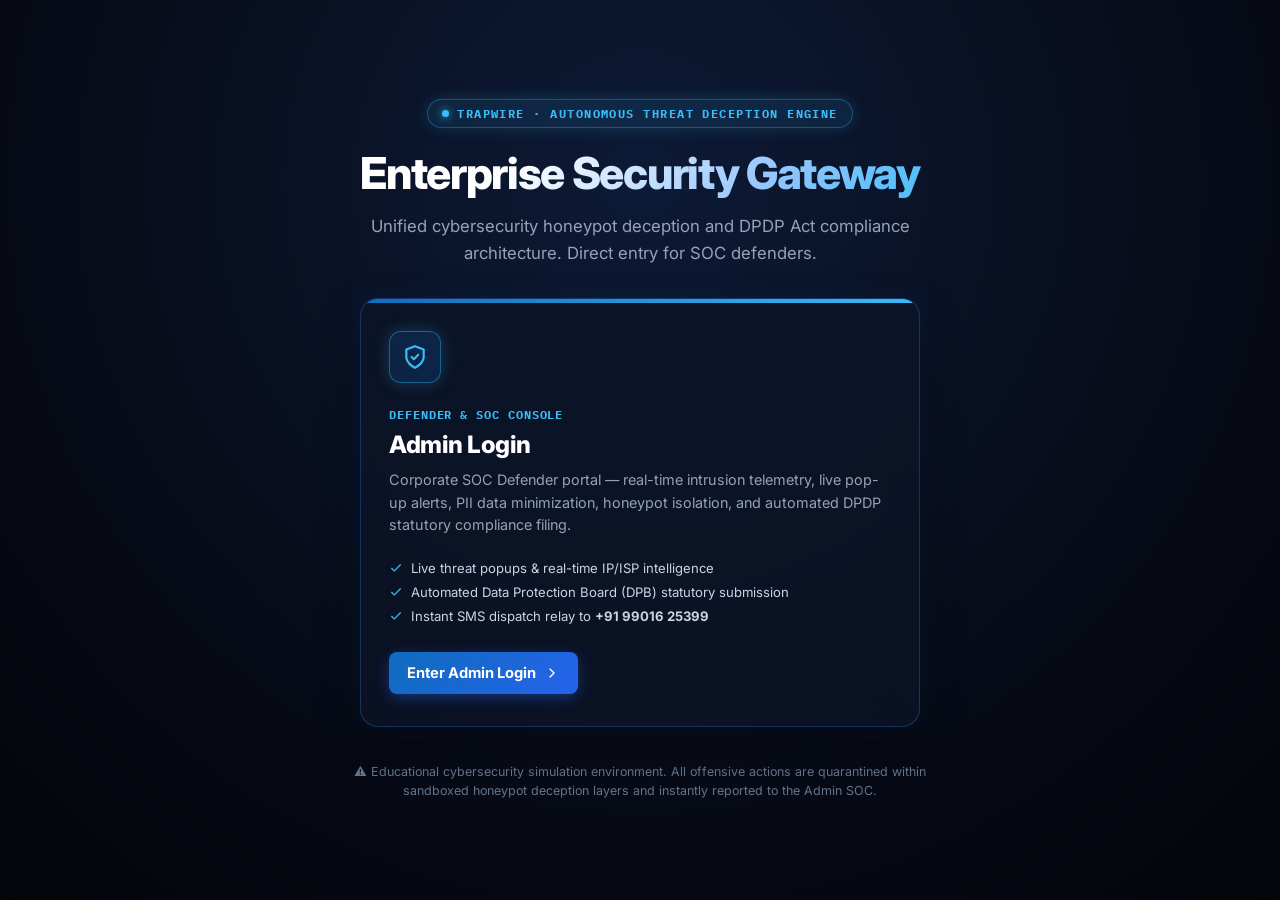
==== templates/index.html @ 91d52c27 "Initial commit: TRAPWIRE threat deception and DPDP compliance platform" ====
<!DOCTYPE html>
<html lang="en">
<head>
<meta charset="UTF-8">
<meta name="viewport" content="width=device-width, initial-scale=1.0">
<title>TRAPWIRE — Autonomous Threat Deception &amp; Intrusion Defense Platform</title>
<link rel="stylesheet" href="/static/css/style.css">
<style>
  .landing-wrapper {
    min-height: 100vh;
    display: flex;
    align-items: center;
    justify-content: center;
    background: radial-gradient(circle at 50% 20%, #0d1a36 0%, #060913 70%, #03050a 100%);
    padding: 32px 20px;
    position: relative;
    overflow-x: hidden;
  }
  
  .landing-canvas-bg {
    position: absolute;
    top: 0;
    left: 0;
    width: 100%;
    height: 100%;
    pointer-events: none;
    z-index: 1;
    opacity: 0.6;
  }

  .landing-content {
    position: relative;
    z-index: 10;
    max-width: 640px;
    width: 100%;
    text-align: center;
    margin: 0 auto;
  }

  .landing-brand-badge {
    display: inline-flex;
    align-items: center;
    gap: 8px;
    font-family: var(--ent-font-mono, monospace);
    font-size: 0.76rem;
    font-weight: 700;
    letter-spacing: 0.12em;
    text-transform: uppercase;
    color: #38BDF8;
    background: rgba(56, 189, 248, 0.1);
    border: 1px solid rgba(56, 189, 248, 0.3);
    padding: 6px 14px;
    border-radius: 20px;
    margin-bottom: 20px;
    box-shadow: 0 0 15px rgba(56, 189, 248, 0.2);
  }

  .landing-brand-badge .pulse-dot-blue {
    width: 7px;
    height: 7px;
    border-radius: 50%;
    background: #38BDF8;
    box-shadow: 0 0 8px #38BDF8;
    animation: pulseDot 1.5s infinite;
  }

  .landing-title {
    font-size: 2.75rem;
    font-weight: 800;
    letter-spacing: -0.03em;
    line-height: 1.15;
    margin: 0 0 14px;
    color: #FFFFFF;
    background: linear-gradient(135deg, #FFFFFF 30%, #93C5FD 70%, #38BDF8 100%);
    -webkit-background-clip: text;
    -webkit-text-fill-color: transparent;
  }

  .landing-desc {
    font-size: 1.05rem;
    color: #94A3B8;
    max-width: 580px;
    margin: 0 auto 32px;
    line-height: 1.6;
  }

  .portal-grid {
    display: grid;
    grid-template-columns: 1fr;
    max-width: 560px;
    margin: 0 auto 36px;
    text-align: left;
  }

  .portal-card-direct {
    background: rgba(13, 21, 39, 0.75);
    border: 1px solid rgba(255, 255, 255, 0.12);
    border-radius: 18px;
    padding: 32px 28px;
    display: flex;
    flex-direction: column;
    justify-content: space-between;
    text-decoration: none;
    color: inherit;
    transition: all 0.25s cubic-bezier(0.16, 1, 0.3, 1);
    position: relative;
    overflow: hidden;
    backdrop-filter: blur(16px);
    -webkit-backdrop-filter: blur(16px);
  }

  .portal-card-direct::before {
    content: "";
    position: absolute;
    top: 0;
    left: 0;
    width: 100%;
    height: 4px;
    transition: all 0.25s ease;
  }

  .portal-card-direct.admin-card {
    border-color: rgba(59, 130, 246, 0.3);
    box-shadow: 0 16px 40px rgba(0, 0, 0, 0.4), 0 0 25px rgba(15, 108, 189, 0.15);
  }
  .portal-card-direct.admin-card::before {
    background: linear-gradient(90deg, #0F6CBD, #38BDF8);
  }

  .portal-card-direct:hover {
    transform: translateY(-6px);
  }
  .portal-card-direct.admin-card:hover {
    border-color: #38BDF8;
    box-shadow: 0 22px 50px rgba(0, 0, 0, 0.6), 0 0 35px rgba(56, 189, 248, 0.3);
  }

  .portal-icon-wrap {
    width: 52px;
    height: 52px;
    border-radius: 12px;
    display: flex;
    align-items: center;
    justify-content: center;
    margin-bottom: 20px;
    transition: transform 0.2s ease;
  }
  .portal-card-direct:hover .portal-icon-wrap {
    transform: scale(1.08);
  }

  .portal-icon-wrap.admin-ico {
    background: rgba(15, 108, 189, 0.2);
    border: 1px solid rgba(56, 189, 248, 0.4);
    color: #38BDF8;
    box-shadow: 0 0 16px rgba(56, 189, 248, 0.25);
  }

  .portal-role-tag {
    font-family: var(--ent-font-mono, monospace);
    font-size: 0.72rem;
    font-weight: 700;
    letter-spacing: 0.08em;
    text-transform: uppercase;
    margin-bottom: 8px;
    display: inline-block;
  }
  .portal-role-tag.admin { color: #38BDF8; }

  .portal-card-heading {
    font-size: 1.5rem;
    font-weight: 800;
    color: #FFFFFF;
    margin: 0 0 10px;
    letter-spacing: -0.02em;
  }

  .portal-card-description {
    font-size: 0.9rem;
    color: #94A3B8;
    line-height: 1.55;
    margin: 0 0 24px;
    flex-grow: 1;
  }

  .portal-feature-list {
    display: flex;
    flex-direction: column;
    gap: 8px;
    margin-bottom: 28px;
    font-size: 0.82rem;
    color: #CBD5E1;
  }

  .portal-feature-item {
    display: flex;
    align-items: center;
    gap: 8px;
  }

  .portal-feature-item svg {
    width: 14px;
    height: 14px;
    flex-shrink: 0;
  }
  .portal-feature-item.admin-feat svg { color: #38BDF8; }

  .portal-action-cta {
    display: inline-flex;
    align-items: center;
    gap: 8px;
    font-weight: 700;
    font-size: 0.92rem;
    padding: 12px 18px;
    border-radius: 8px;
    transition: all 0.2s;
  }
  .admin-card .portal-action-cta {
    background: linear-gradient(135deg, #0F6CBD, #2563EB);
    color: #FFFFFF;
    box-shadow: 0 4px 14px rgba(37, 99, 235, 0.4);
  }
  .admin-card:hover .portal-action-cta {
    background: linear-gradient(135deg, #2563EB, #38BDF8);
    box-shadow: 0 6px 20px rgba(56, 189, 248, 0.5);
  }

  .landing-footer-note {
    font-size: 0.78rem;
    color: #64748B;
    max-width: 600px;
    margin: 0 auto;
    line-height: 1.5;
  }

  @media (max-width: 768px) {
    .landing-title {
      font-size: 2.1rem;
    }
  }
</style>
</head>
<body class="landing-wrapper">

  <div class="landing-content">
    
    <div class="landing-brand-badge">
      <span class="pulse-dot-blue"></span>
      TRAPWIRE · AUTONOMOUS THREAT DECEPTION ENGINE
    </div>

    <h1 class="landing-title">Enterprise Security Gateway</h1>
    <p class="landing-desc">Unified cybersecurity honeypot deception and DPDP Act compliance architecture. Direct entry for SOC defenders.</p>

    <div class="portal-grid">
      
      <!-- DIRECT PORTAL: ADMIN LOGIN -->
      <a class="portal-card-direct admin-card" href="/company/login" id="linkAdminLogin">
        <div>
          <div class="portal-icon-wrap admin-ico">
            <svg viewBox="0 0 24 24" fill="none" stroke="currentColor" stroke-width="2" stroke-linecap="round" stroke-linejoin="round" style="width:26px;height:26px;">
              <path d="M12 22s8-4 8-10V5l-8-3-8 3v7c0 6 8 10 8 10z"/>
              <path d="M9 12l2 2 4-4"/>
            </svg>
          </div>
          <span class="portal-role-tag admin">Defender &amp; SOC Console</span>
          <h2 class="portal-card-heading">Admin Login</h2>
          <p class="portal-card-description">Corporate SOC Defender portal — real-time intrusion telemetry, live pop-up alerts, PII data minimization, honeypot isolation, and automated DPDP statutory compliance filing.</p>
          
          <div class="portal-feature-list">
            <div class="portal-feature-item admin-feat">
              <svg viewBox="0 0 24 24" fill="none" stroke="currentColor" stroke-width="2"><polyline points="20 6 9 17 4 12"/></svg>
              <span>Live threat popups &amp; real-time IP/ISP intelligence</span>
            </div>
            <div class="portal-feature-item admin-feat">
              <svg viewBox="0 0 24 24" fill="none" stroke="currentColor" stroke-width="2"><polyline points="20 6 9 17 4 12"/></svg>
              <span>Automated Data Protection Board (DPB) statutory submission</span>
            </div>
            <div class="portal-feature-item admin-feat">
              <svg viewBox="0 0 24 24" fill="none" stroke="currentColor" stroke-width="2"><polyline points="20 6 9 17 4 12"/></svg>
              <span>Instant SMS dispatch relay to <b>+91 99016 25399</b></span>
            </div>
          </div>
        </div>

        <div>
          <span class="portal-action-cta">
            Enter Admin Login
            <svg viewBox="0 0 24 24" fill="none" stroke="currentColor" stroke-width="2" stroke-linecap="round" stroke-linejoin="round" style="width:16px;height:16px;"><polyline points="9 18 15 12 9 6"/></svg>
          </span>
        </div>
      </a>

    </div>

    <p class="landing-footer-note">⚠ Educational cybersecurity simulation environment. All offensive actions are quarantined within sandboxed honeypot deception layers and instantly reported to the Admin SOC.</p>

  </div>
</body>
</html>
---- static/css/style.css ----
@import url('https://fonts.googleapis.com/css2?family=Sora:wght@600;700;800&family=Inter:wght@400;500;600&family=JetBrains+Mono:wght@500&family=IBM+Plex+Sans:wght@500;600;700&family=IBM+Plex+Mono:wght@500;600&display=swap');

:root {
  /* ---- Enterprise console palette (company portal only) ---- */
  --ent-blue: #0F6CBD;
  --ent-blue-dark: #0A4E8C;
  --ent-blue-tint: #E8F2FB;
  --ent-navy: #0A1B32;
  --ent-navy-2: #10233F;
  --ent-navy-3: #16304F;
  --ent-ink: #1A2432;
  --ent-muted: #5B6B7C;
  --ent-border: #DCE3EA;
  --ent-surface: #F3F6F9;
  --ent-success: #107C41;
  --ent-success-tint: #E6F4EA;
  --ent-warn: #9A6B00;
  --ent-warn-tint: #FBF0D8;
  --ent-danger: #C4314B;
  --ent-danger-tint: #FBE7EA;
  --ent-font-display: "IBM Plex Sans", "Inter", sans-serif;
  --ent-font-mono: "IBM Plex Mono", "JetBrains Mono", monospace;
}

* { box-sizing: border-box; }
body {
  margin: 0;
  font-family: "Inter", -apple-system, Segoe UI, Roboto, Arial, sans-serif;
  background: #F8FAFC;
  color: #1E293B;
}
.mono { font-family: "JetBrains Mono", monospace; font-size: 0.85em; }
.muted { color: #64748B; }
.small { font-size: 0.85rem; }
.hidden { display: none !important; }
svg { display: block; }

/* ---- buttons ---- */
.btn { display: inline-flex; align-items: center; gap: 8px; padding: 10px 18px; border-radius: 6px; border: none;
  font-weight: 600; text-decoration: none; cursor: pointer; font-size: 0.92rem;
  font-family: inherit; }
.btn svg { width: 16px; height: 16px; flex-shrink: 0; }
.btn-primary { background: var(--ent-blue); color: #fff; }
.btn-primary:hover { background: var(--ent-blue-dark); }
.btn-blue { background: #4F46E5; color: #fff; }
.btn-blue:hover { background: #4338CA; }
.btn-dark { background: var(--ent-navy); color: #fff; }
.btn-dark:hover { background: #061426; }
.btn-red { background: #DC2626; color: #fff; }
.btn-red:hover { background: #B91C1C; }
.btn-ghost { background: transparent; color: #334155; border: 1px solid #cbd5e1; }
.btn-outline { background: #fff; color: var(--ent-blue); border: 1px solid var(--ent-blue); }
.btn-outline:hover { background: var(--ent-blue-tint); }
.full { width: 100%; justify-content: center; }

/* ============ LANDING ============ */
.landing {
  min-height: 100vh; display: flex; align-items: center; justify-content: center;
  background:
    radial-gradient(circle at 15% 15%, rgba(79,70,229,0.28), transparent 42%),
    radial-gradient(circle at 85% 85%, rgba(124,58,237,0.22), transparent 42%),
    #0B1120;
  font-family: "Inter", sans-serif;
  padding: 40px 20px;
}
.landing-inner { max-width: 780px; text-align: center; }
.landing-kicker { font-family: "JetBrains Mono", monospace; font-size: 0.78rem; color: #A5B4FC;
  letter-spacing: 0.08em; text-transform: uppercase; margin-bottom: 14px; }
.landing-inner h1 { font-family: "Sora", sans-serif; font-weight: 800; font-size: 2.6rem; color: #fff; margin: 0; }
.landing-sub { color: #94A3B8; font-size: 1.02rem; margin: 12px 0 40px; }

.portal-cards { display: grid; grid-template-columns: 1fr 1fr; gap: 20px; text-align: left; }
.portal-card {
  background: rgba(255,255,255,0.04); border: 1px solid rgba(255,255,255,0.1);
  border-radius: 16px; padding: 28px; text-decoration: none; color: #E2E8F0;
  transition: transform 0.15s ease, border-color 0.15s ease, background 0.15s ease;
  backdrop-filter: blur(6px);
}
.portal-card:hover { transform: translateY(-3px); border-color: rgba(255,255,255,0.25); background: rgba(255,255,255,0.07); }
.portal-card-icon { width: 46px; height: 46px; border-radius: 12px; display: flex; align-items: center; justify-content: center; margin-bottom: 18px; }
.portal-card-icon svg { width: 22px; height: 22px; }
.icon-blue { background: rgba(79,70,229,0.18); color: #818CF8; }
.icon-red { background: rgba(220,38,38,0.18); color: #F87171; }
.portal-card-title { font-family: "Sora", sans-serif; font-weight: 700; font-size: 1.15rem; margin-bottom: 8px; }
.portal-card-desc { font-size: 0.86rem; color: #94A3B8; line-height: 1.5; min-height: 62px; }
.portal-card-cta { display: block; margin-top: 16px; font-size: 0.84rem; font-weight: 600; color: #A5B4FC; }

.landing-disclaimer { font-size: 0.78rem; color: #64748B; margin-top: 40px; line-height: 1.6; max-width: 560px; margin-left: auto; margin-right: auto; }

/* ============ COMPANY LOGIN (enterprise identity) ============ */
.login-split { display: flex; min-height: 100vh; font-family: "Inter", sans-serif; }

.login-brand-panel {
  flex: 1; background: linear-gradient(165deg, var(--ent-navy) 0%, var(--ent-navy-3) 100%);
  color: #fff; padding: 56px; display: flex; flex-direction: column; justify-content: center;
  position: relative; overflow: hidden;
}
.login-brand-panel::before {
  content: ""; position: absolute; width: 520px; height: 520px; border-radius: 50%;
  background: radial-gradient(circle, rgba(15,108,189,0.30), transparent 70%);
  top: -140px; right: -180px;
}
.login-brand-panel::after {
  content: ""; position: absolute; inset: 0;
  background-image: linear-gradient(rgba(255,255,255,0.035) 1px, transparent 1px),
                     linear-gradient(90deg, rgba(255,255,255,0.035) 1px, transparent 1px);
  background-size: 34px 34px; pointer-events: none;
}
.login-brand-mark { display: flex; align-items: center; gap: 12px; margin-bottom: 46px; font-family: var(--ent-font-display); font-weight: 700; font-size: 1.05rem; z-index: 1; letter-spacing: 0.01em; }
.login-brand-panel h1 { font-family: var(--ent-font-display); font-size: 2rem; font-weight: 700; max-width: 440px; line-height: 1.3; z-index: 1; margin: 0; }
.login-brand-sub { color: #9FB2C8; max-width: 410px; margin-top: 16px; line-height: 1.6; z-index: 1; }
.login-feature-list { list-style: none; padding: 0; margin-top: 40px; display: flex; flex-direction: column; gap: 16px; z-index: 1; }
.login-feature-list li { display: flex; align-items: center; gap: 12px; font-size: 0.86rem; color: #CBD5E1; }
.login-feature-list svg { width: 18px; height: 18px; color: #4DA3E0; flex-shrink: 0; }

.login-compliance-strip { display: flex; gap: 18px; margin-top: 48px; z-index: 1; flex-wrap: wrap; }
.login-compliance-strip span { font-family: var(--ent-font-mono); font-size: 0.68rem; letter-spacing: 0.04em;
  color: #7C93AC; border: 1px solid rgba(255,255,255,0.14); padding: 5px 10px; border-radius: 4px; text-transform: uppercase; }

.login-form-panel { flex: 1; display: flex; align-items: center; justify-content: center; background: #fff; padding: 40px; }
.login-form-inner { width: 100%; max-width: 350px; }
.login-form-head h2 { font-family: var(--ent-font-display); font-size: 1.4rem; margin: 0 0 4px; color: var(--ent-ink); font-weight: 600; }
.login-form-inner label { display: block; margin: 16px 0 6px; font-size: 0.8rem; font-weight: 600; color: #334155; }
.login-form-inner input { width: 100%; padding: 11px 12px; border-radius: 6px; border: 1px solid #cbd5e1;
  font-family: inherit; font-size: 0.95rem; }
.login-form-inner input:focus { outline: 2px solid var(--ent-blue); outline-offset: 1px; border-color: transparent; }
.login-form-inner .btn { margin-top: 20px; }
.hint { font-size: 0.75rem; color: #94a3b8; margin-top: 16px; }
.hint code { background: #F1F5F9; padding: 1px 6px; border-radius: 4px; }
.msg { font-size: 0.85rem; margin-top: 10px; }
.msg.error { color: #DC2626; }

/* ============ APP SHELL (enterprise dashboard) ============ */
.app-shell { display: flex; min-height: 100vh; background: var(--ent-surface); }

.sidebar {
  width: 246px; flex-shrink: 0;
  background: var(--ent-navy); color: #E2E8F0;
  display: flex; flex-direction: column;
  position: sticky; top: 0; height: 100vh;
}
.side-brand { display: flex; align-items: center; gap: 11px; padding: 22px 20px; border-bottom: 1px solid rgba(255,255,255,0.06); }
.side-mark { width: 32px; height: 32px; border-radius: 7px; background: var(--ent-blue);
  display: flex; align-items: center; justify-content: center; font-family: var(--ent-font-display); font-weight: 700;
  color: #fff; flex-shrink: 0; font-size: 0.9rem; }
.side-brand div:last-child { font-family: var(--ent-font-display); font-weight: 600; font-size: 0.98rem; }
.side-brand span { display: block; font-size: 0.66rem; font-weight: 500; color: #7C93AC; margin-top: 1px; letter-spacing: 0.01em; }

.side-section-label { font-size: 0.66rem; font-weight: 600; text-transform: uppercase; letter-spacing: 0.07em;
  color: #5C7593; padding: 16px 22px 6px; }
.side-nav { flex: 1; padding: 4px 12px; display: flex; flex-direction: column; gap: 2px; }
.side-link {
  display: flex; align-items: center; gap: 11px;
  background: none; border: none; color: #B9C7D8;
  text-align: left; padding: 10px 12px; border-radius: 6px;
  font-size: 0.87rem; font-weight: 500; cursor: pointer; font-family: inherit;
  position: relative; border-left: 3px solid transparent;
}
.side-link:hover { background: rgba(255,255,255,0.05); color: #fff; }
.side-link.active { background: rgba(15,108,189,0.18); color: #fff; border-left-color: var(--ent-blue); font-weight: 600; }
.side-ico { width: 17px; height: 17px; flex-shrink: 0; }
.side-dot { width: 8px; height: 8px; border-radius: 50%; background: #DC2626; margin-left: auto;
  opacity: 0; transform: scale(0); transition: all 0.2s; }
.side-dot.show { opacity: 1; transform: scale(1); animation: pulse-dot 1.4s infinite; }
@keyframes pulse-dot { 0%,100% { box-shadow: 0 0 0 0 rgba(220,38,38,0.5); } 50% { box-shadow: 0 0 0 5px rgba(220,38,38,0); } }
@keyframes pulse-live { 0%,100% { box-shadow: 0 0 0 0 rgba(16,124,65,0.45); } 50% { box-shadow: 0 0 0 4px rgba(16,124,65,0); } }

.side-foot { padding: 14px 20px; border-top: 1px solid rgba(255,255,255,0.06); }
.side-user { display: flex; align-items: center; gap: 8px; font-size: 0.83rem; font-weight: 600; margin-bottom: 12px; }
.avatar { width: 26px; height: 26px; border-radius: 50%; background: var(--ent-blue); color: #fff;
  display: flex; align-items: center; justify-content: center; font-size: 0.72rem; font-weight: 700; flex-shrink: 0; }
.side-logout { display: flex; align-items: center; gap: 7px; font-size: 0.76rem; color: #7C93AC; text-decoration: none; }
.side-logout svg { width: 14px; height: 14px; }
.side-logout:hover { color: #fff; }

.app-main { flex: 1; min-width: 0; display: flex; flex-direction: column; }

/* ---- signature element: organization utility strip ---- */
.org-strip {
  display: flex; align-items: center; justify-content: space-between;
  background: var(--ent-navy-2); color: #B9C7D8; font-size: 0.74rem;
  padding: 7px 28px; font-family: var(--ent-font-mono); letter-spacing: 0.01em;
}
.org-strip-left, .org-strip-right { display: flex; align-items: center; gap: 14px; }
.org-strip-sep { color: #3E5470; }
.env-pill { font-weight: 600; letter-spacing: 0.05em; padding: 2px 8px; border-radius: 3px;
  background: rgba(15,108,189,0.25); color: #7EC1F4; font-size: 0.68rem; }
.status-live-pill { display: inline-flex; align-items: center; gap: 6px; color: #6FCF97; font-size: 0.72rem; }
.status-live-pill i { width: 7px; height: 7px; border-radius: 50%; background: #2FBF6E; display: inline-block;
  animation: pulse-live 1.8s infinite; }
.org-strip-right .region { color: #7C93AC; }

.app-topbar { padding: 14px 28px; border-bottom: 1px solid var(--ent-border); background: #fff;
  display: flex; align-items: center; gap: 20px; }
.crumb { font-size: 0.88rem; color: #64748B; white-space: nowrap; }
.crumb span { margin: 0 6px; }
.crumb b { color: #1E293B; }

.topbar-search { flex: 1; max-width: 380px; position: relative; }
.topbar-search svg { position: absolute; left: 11px; top: 50%; transform: translateY(-50%); width: 15px; height: 15px; color: #94A3B8; }
.topbar-search input { width: 100%; padding: 8px 12px 8px 34px; border-radius: 6px; border: 1px solid var(--ent-border);
  background: var(--ent-surface); font-family: inherit; font-size: 0.85rem; }
.topbar-search input:focus { outline: 2px solid var(--ent-blue); outline-offset: 0; background: #fff; border-color: transparent; }

.topbar-actions { display: flex; align-items: center; gap: 8px; margin-left: auto; position: relative; }
.icon-btn { position: relative; width: 36px; height: 36px; border-radius: 6px; border: 1px solid transparent;
  background: none; display: flex; align-items: center; justify-content: center; cursor: pointer; color: #475569; }
.icon-btn:hover { background: var(--ent-surface); border-color: var(--ent-border); }
.icon-btn svg { width: 18px; height: 18px; }
.notif-badge { position: absolute; top: 4px; right: 5px; min-width: 15px; height: 15px; padding: 0 3px; border-radius: 999px;
  background: #C4314B; color: #fff; font-size: 0.62rem; font-weight: 700; display: flex; align-items: center; justify-content: center;
  opacity: 0; transform: scale(0); transition: all 0.15s; font-family: var(--ent-font-mono); }
.notif-badge.show { opacity: 1; transform: scale(1); }

.profile-chip { display: flex; align-items: center; gap: 8px; padding: 5px 10px 5px 6px; border-radius: 999px;
  border: 1px solid var(--ent-border); background: #fff; cursor: pointer; font-family: inherit; }
.profile-chip:hover { background: var(--ent-surface); }
.profile-chip .avatar { width: 24px; height: 24px; font-size: 0.68rem; }
.profile-chip-name { font-size: 0.82rem; font-weight: 600; color: var(--ent-ink); }
.profile-chip svg { width: 13px; height: 13px; color: #94A3B8; }

.dropdown-menu { position: absolute; top: calc(100% + 8px); right: 0; background: #fff; border: 1px solid var(--ent-border);
  border-radius: 8px; box-shadow: 0 8px 24px rgba(15,27,50,0.12); min-width: 220px; z-index: 30; overflow: hidden; }
.dropdown-menu.hidden { display: none; }
.dropdown-head { padding: 12px 14px; border-bottom: 1px solid var(--ent-border); }
.dropdown-head .dd-name { font-size: 0.85rem; font-weight: 600; color: var(--ent-ink); }
.dropdown-head .dd-role { font-size: 0.72rem; color: #64748B; margin-top: 1px; }
.dropdown-item { display: flex; align-items: center; gap: 9px; padding: 10px 14px; font-size: 0.83rem; color: #334155;
  text-decoration: none; }
.dropdown-item svg { width: 15px; height: 15px; color: #64748B; }
.dropdown-item:hover { background: var(--ent-surface); }
.notif-panel { width: 320px; }
.notif-panel .dropdown-head { display: flex; justify-content: space-between; align-items: center; }
.notif-empty { padding: 22px 14px; text-align: center; color: #94A3B8; font-size: 0.82rem; }
.notif-list { max-height: 320px; overflow-y: auto; }

.tab-panel { padding: 24px 28px 32px; }

/* ---- KPI row ---- */
.stats-row { display: grid; grid-template-columns: repeat(4, 1fr); gap: 14px; margin-bottom: 20px; }
.stat-card { background: #fff; border-radius: 8px; padding: 18px 20px; display: flex; align-items: flex-start; gap: 14px;
  border: 1px solid var(--ent-border); }
.stat-icon { width: 38px; height: 38px; border-radius: 8px; display: flex; align-items: center; justify-content: center; flex-shrink: 0; }
.stat-icon svg { width: 18px; height: 18px; }
.icon-indigo { background: var(--ent-blue-tint); color: var(--ent-blue); }
.icon-amber { background: var(--ent-warn-tint); color: var(--ent-warn); }
.icon-green { background: var(--ent-success-tint); color: var(--ent-success); }
.stat-body { flex: 1; min-width: 0; }
.stat-num { font-family: var(--ent-font-display); font-size: 1.3rem; font-weight: 700; color: var(--ent-ink); line-height: 1.2; }
.stat-label { font-size: 0.74rem; color: #64748B; margin-top: 3px; font-weight: 500; }
.stat-trend { display: inline-flex; align-items: center; gap: 3px; font-size: 0.7rem; font-weight: 600; margin-top: 7px;
  font-family: var(--ent-font-mono); }
.stat-trend svg { width: 11px; height: 11px; }
.stat-trend.up { color: var(--ent-success); }
.stat-trend.down { color: var(--ent-danger); }
.stat-trend.flat { color: #94A3B8; }
.stat-action { justify-content: center; align-items: center; }

.panel-card { background: #fff; border-radius: 8px; border: 1px solid var(--ent-border); padding: 20px; }
.chart-card { margin-bottom: 18px; }
.panel-card-head { display: flex; align-items: center; justify-content: space-between; margin-bottom: 14px; gap: 12px; flex-wrap: wrap; }
.panel-card-head h2 { font-family: var(--ent-font-display); font-size: 1rem; margin: 0; font-weight: 600; color: var(--ent-ink); }
.tag { font-size: 0.68rem; font-weight: 700; padding: 3px 10px; border-radius: 4px; letter-spacing: 0.02em; }
.tag-safe { background: var(--ent-success-tint); color: var(--ent-success); }
.tag-live { background: var(--ent-danger-tint); color: var(--ent-danger); animation: pulse-dot 1.6s infinite; }
.sub-head { font-family: var(--ent-font-display); font-size: 0.88rem; margin: 20px 0 4px; font-weight: 600; color: var(--ent-ink); }
.foot-note { margin-top: 12px; }
.ext-link { display: inline-flex; align-items: center; gap: 5px; color: var(--ent-blue); text-decoration: none; font-weight: 600; }
.ext-link svg { width: 13px; height: 13px; }
.ext-link:hover { text-decoration: underline; }

/* ---- table toolbar ---- */
.table-toolbar { display: flex; align-items: center; gap: 10px; margin-bottom: 14px; flex-wrap: wrap; }
.table-search { position: relative; flex: 1; min-width: 200px; max-width: 280px; }
.table-search svg { position: absolute; left: 10px; top: 50%; transform: translateY(-50%); width: 14px; height: 14px; color: #94A3B8; }
.table-search input { width: 100%; padding: 7px 10px 7px 30px; border-radius: 6px; border: 1px solid var(--ent-border);
  font-family: inherit; font-size: 0.82rem; }
.table-search input:focus { outline: 2px solid var(--ent-blue); outline-offset: 0; border-color: transparent; }
.filter-chips { display: flex; gap: 6px; flex-wrap: wrap; }
.filter-chip { padding: 6px 12px; border-radius: 999px; border: 1px solid var(--ent-border); background: #fff;
  font-size: 0.76rem; font-weight: 600; color: #475569; cursor: pointer; font-family: inherit; }
.filter-chip:hover { border-color: var(--ent-blue); color: var(--ent-blue); }
.filter-chip.active { background: var(--ent-blue); border-color: var(--ent-blue); color: #fff; }
.table-count { margin-left: auto; font-size: 0.76rem; color: #64748B; font-family: var(--ent-font-mono); }

/* ---- table ---- */
.table-scroll { overflow-x: auto; }
.data-table { width: 100%; border-collapse: collapse; }
.data-table th { text-align: left; padding: 9px 12px; font-size: 0.68rem; color: #64748B;
  text-transform: uppercase; letter-spacing: 0.05em; border-bottom: 1px solid var(--ent-border); white-space: nowrap;
  background: var(--ent-surface); font-family: var(--ent-font-mono); font-weight: 600; }
.data-table th.sortable { cursor: pointer; user-select: none; }
.data-table th.sortable:hover { color: var(--ent-blue); }
.data-table th .sort-ico { display: inline-block; margin-left: 3px; opacity: 0.5; }
.data-table td { padding: 9px 12px; border-bottom: 1px solid #EEF2F6; font-size: 0.84rem; white-space: nowrap; color: var(--ent-ink); }
.data-table tr:hover td { background: #FAFBFD; }
.cust-cell { display: flex; align-items: center; gap: 8px; }
.cust-avatar { width: 22px; height: 22px; border-radius: 50%; background: var(--ent-blue-tint); color: var(--ent-blue);
  display: flex; align-items: center; justify-content: center; font-size: 0.66rem; font-weight: 700; flex-shrink: 0; }

.status-pill { font-size: 0.7rem; font-weight: 600; padding: 3px 10px; border-radius: 4px; }
.status-delivered { background: var(--ent-success-tint); color: var(--ent-success); }
.status-shipped { background: var(--ent-blue-tint); color: var(--ent-blue-dark); }
.status-processing { background: var(--ent-warn-tint); color: var(--ent-warn); }
.status-pending { background: #F1F5F9; color: #475569; }

/* ---- security center ---- */
.sec-grid { display: grid; grid-template-columns: 1.2fr 1fr; gap: 18px; align-items: start; }
.alert-feed { max-height: 400px; overflow-y: auto; }
.alert-item { display: flex; align-items: flex-start; gap: 10px; padding: 10px 10px; margin-bottom: 4px;
  border-left: 3px solid var(--ent-border); background: var(--ent-surface); border-radius: 0 6px 6px 0; font-size: 0.83rem; }
.alert-ico { width: 16px; height: 16px; margin-top: 1px; flex-shrink: 0; }
.alert-ico svg { width: 16px; height: 16px; }
.alert-item.alert-critical { border-left-color: var(--ent-danger); background: var(--ent-danger-tint); }
.alert-item.alert-critical .alert-ico { color: var(--ent-danger); }
.alert-item.alert-critical .alert-body { color: #8A2038; font-weight: 600; }
.alert-item.alert-warning { border-left-color: var(--ent-warn); background: var(--ent-warn-tint); }
.alert-item.alert-warning .alert-ico { color: var(--ent-warn); }
.alert-item.alert-warning .alert-body { color: var(--ent-warn); }
.alert-item.alert-info { border-left-color: #94A3B8; }
.alert-item.alert-info .alert-ico { color: #64748B; }
.alert-item.alert-info .alert-body { color: #334155; }
.alert-time { color: #94A3B8; margin-right: 8px; font-family: var(--ent-font-mono); font-size: 0.7rem; }

/* ============ ATTACKER PORTAL (distinct dark hacker aesthetic) ============ */
.dark { background: #0B0F19; color: #E2E8F0; font-family: "Inter", sans-serif; }
.topbar.dark { background: #10151F; border-bottom: 1px solid #1F2937; padding: 14px 28px;
  display: flex; justify-content: space-between; align-items: center; }
.topbar.dark .brand { font-family: "Sora", sans-serif; color: #F87171; font-weight: 700; }
.topbar.dark .brand span { font-size: 0.72rem; color: #94A3B8; margin-left: 8px; font-weight: 400; }

.attacker-wrap { max-width: 780px; margin: 28px auto; padding: 0 16px; }
.panel { background: #131A2B; border: 1px solid #1F2937; border-radius: 12px; padding: 24px; margin-bottom: 20px; }
.panel h3 { font-family: "Sora", sans-serif; margin-top: 0; }
.vpn-list { display: flex; gap: 10px; flex-wrap: wrap; margin: 14px 0; }
.vpn-btn { background: #1B2537; color: #E2E8F0; border: 1px solid #2D3B54; border-radius: 8px;
  padding: 10px 14px; cursor: pointer; font-size: 0.8rem; text-align: left; font-family: inherit; }
.vpn-btn:hover { border-color: #4F46E5; }
.vpn-btn span { color: #94A3B8; font-family: "JetBrains Mono", monospace; }
.wordlist-box { background: #0B0F19; padding: 12px; border-radius: 8px; font-size: 0.8rem; margin: 12px 0;
  border: 1px solid #1F2937; }
.wordlist-box code { font-family: "JetBrains Mono", monospace; color: #93C5FD; }
.attempt-log { margin-top: 16px; font-family: "JetBrains Mono", monospace; font-size: 0.83rem;
  max-height: 220px; overflow-y: auto; }
.attempt-fail { color: #F87171; }
.attempt-ok { color: #4ADE80; font-weight: 700; }

@media (max-width: 900px) {
  .org-strip { display: none; }
  .topbar-search { max-width: 220px; }
}
@media (max-width: 720px) {
  .login-split { flex-direction: column; }
  .login-brand-panel { padding: 36px 28px; }
  .portal-cards { grid-template-columns: 1fr; }
  .stats-row { grid-template-columns: 1fr 1fr; }
  .app-topbar { flex-wrap: wrap; }
  .topbar-search { order: 3; max-width: 100%; flex-basis: 100%; }
}

/* ============ WORKSPACE UPGRADE: shared layout ============ */
.proj-grid { display: grid; grid-template-columns: 1.4fr 1fr; gap: 18px; align-items: start; }
@media (max-width: 1100px) { .proj-grid { grid-template-columns: 1fr; } }

/* ---- progress bars (Projects) ---- */
.progress-track { width: 120px; height: 7px; border-radius: 999px; background: #E7ECF2; overflow: hidden; }
.progress-fill { height: 100%; border-radius: 999px; background: var(--ent-blue); }
.progress-fill.fill-amber { background: var(--ent-warn); }
.progress-fill.fill-red { background: var(--ent-danger); }

/* ---- notification feed (Projects tab) ---- */
.notif-feed { display: flex; flex-direction: column; gap: 12px; max-height: 340px; overflow-y: auto; }
.notif-row { display: flex; gap: 10px; align-items: flex-start; }
.notif-dot { width: 9px; height: 9px; border-radius: 50%; margin-top: 5px; flex-shrink: 0; }
.dot-indigo { background: var(--ent-blue); }
.dot-amber { background: var(--ent-warn); }
.dot-green { background: var(--ent-success); }
.dot-red { background: var(--ent-danger); }
.notif-row b { font-size: 0.83rem; color: var(--ent-ink); display: block; }
.notif-row p { margin: 2px 0; font-size: 0.8rem; color: #64748B; line-height: 1.4; }
.notif-when { font-size: 0.7rem; color: #94A3B8; font-family: var(--ent-font-mono); }

/* ---- podium (Leaderboard) ---- */
.podium { display: flex; align-items: flex-end; justify-content: center; gap: 18px; margin: 8px 0 26px; }
.podium-place { display: flex; flex-direction: column; align-items: center; width: 140px; position: relative; }
.podium-avatar { width: 52px; height: 52px; border-radius: 50%; background: var(--ent-blue); color: #fff;
  display: flex; align-items: center; justify-content: center; font-family: var(--ent-font-display); font-weight: 700;
  font-size: 1rem; margin-bottom: 8px; border: 3px solid #fff; box-shadow: 0 2px 8px rgba(15,27,50,0.12); }
.podium-1 .podium-avatar { width: 64px; height: 64px; font-size: 1.2rem; background: linear-gradient(150deg,#F5B400,#E08E00); }
.podium-2 .podium-avatar { background: linear-gradient(150deg,#94A3B8,#64748B); }
.podium-3 .podium-avatar { background: linear-gradient(150deg,#C08552,#8C5A32); }
.podium-crown { position: absolute; top: -22px; font-size: 1.4rem; }
.podium-name { font-weight: 700; font-size: 0.86rem; color: var(--ent-ink); }
.podium-score { font-size: 0.76rem; color: #64748B; font-family: var(--ent-font-mono); margin-bottom: 8px; }
.podium-bar { width: 100%; border-radius: 8px 8px 0 0; text-align: center; color: #fff; font-family: var(--ent-font-display);
  font-weight: 800; font-size: 1.3rem; padding-top: 8px; }
.podium-1 .podium-bar { height: 92px; background: linear-gradient(180deg,#FBBF24,#D97706); }
.podium-2 .podium-bar { height: 66px; background: linear-gradient(180deg,#94A3B8,#64748B); }
.podium-3 .podium-bar { height: 48px; background: linear-gradient(180deg,#C08552,#92603A); }

/* ---- roles list + toggles (Administration) ---- */
.role-list { display: flex; flex-direction: column; gap: 12px; }
.role-row { display: flex; align-items: center; gap: 12px; padding: 10px 0; border-bottom: 1px solid #EEF2F6; }
.role-row:last-child { border-bottom: none; }
.role-row .muted { flex: 1; }
.role-badge { font-size: 0.72rem; font-weight: 700; padding: 4px 10px; border-radius: 6px; white-space: nowrap; }
.role-admin { background: var(--ent-danger-tint); color: var(--ent-danger); }
.role-manager { background: var(--ent-blue-tint); color: var(--ent-blue-dark); }
.role-analyst { background: var(--ent-warn-tint); color: var(--ent-warn); }
.role-viewer { background: #F1F5F9; color: #475569; }

.toggle-row { display: flex; align-items: center; justify-content: space-between; gap: 16px; padding: 12px 0; border-bottom: 1px solid #EEF2F6; }
.toggle-row:last-child { border-bottom: none; }
.toggle-row b { font-size: 0.85rem; color: var(--ent-ink); }
.toggle-row p { margin: 2px 0 0; }
.toggle { position: relative; display: inline-block; width: 40px; height: 22px; flex-shrink: 0; }
.toggle input { opacity: 0; width: 0; height: 0; }
.toggle-slider { position: absolute; cursor: pointer; inset: 0; background: #CBD5E1; border-radius: 999px; transition: 0.2s; }
.toggle-slider::before { content: ""; position: absolute; width: 16px; height: 16px; left: 3px; top: 3px;
  background: #fff; border-radius: 50%; transition: 0.2s; }
.toggle input:checked + .toggle-slider { background: var(--ent-blue); }
.toggle input:checked + .toggle-slider::before { transform: translateX(18px); }

/* ---- document library ---- */
.doc-grid { display: grid; grid-template-columns: repeat(auto-fill, minmax(230px, 1fr)); gap: 14px; }
.doc-card { background: #fff; border: 1px solid var(--ent-border); border-radius: 10px; padding: 16px; display: flex; flex-direction: column; gap: 10px; }
.doc-card:hover { border-color: var(--ent-blue); box-shadow: 0 4px 14px rgba(15,27,50,0.06); }
.doc-icon { width: 38px; height: 38px; border-radius: 8px; display: flex; align-items: center; justify-content: center; font-family: var(--ent-font-mono); font-weight: 700; font-size: 0.68rem; color: #fff; }
.doc-icon.pdf { background: #DC2626; }
.doc-icon.docx { background: #2563EB; }
.doc-icon.xlsx { background: #107C41; }
.doc-icon.ppt { background: #D97706; }
.doc-title { font-weight: 600; font-size: 0.87rem; color: var(--ent-ink); line-height: 1.3; }
.doc-meta { font-size: 0.72rem; color: #94A3B8; font-family: var(--ent-font-mono); }
.doc-cat-tag { align-self: flex-start; font-size: 0.66rem; font-weight: 700; padding: 2px 8px; border-radius: 4px; background: var(--ent-blue-tint); color: var(--ent-blue); }
.doc-foot { display: flex; justify-content: space-between; align-items: center; margin-top: auto; }
.doc-foot a { font-size: 0.76rem; font-weight: 600; color: var(--ent-blue); text-decoration: none; }
.doc-foot a:hover { text-decoration: underline; }

/* ---- maps ---- */
.map-grid { display: grid; grid-template-columns: 1fr 1fr; gap: 18px; }
@media (max-width: 900px) { .map-grid { grid-template-columns: 1fr; } }
.map-card { background: #fff; border: 1px solid var(--ent-border); border-radius: 10px; overflow: hidden; }
.map-card-head { padding: 14px 16px 10px; }
.map-card-head h3 { margin: 6px 0 0; font-family: var(--ent-font-display); font-size: 1rem; color: var(--ent-ink); }
.map-badge { font-size: 0.66rem; font-weight: 700; padding: 3px 9px; border-radius: 999px; text-transform: uppercase; letter-spacing: 0.03em; }
.map-badge-hq { background: var(--ent-blue-tint); color: var(--ent-blue-dark); }
.map-badge-branch { background: var(--ent-success-tint); color: var(--ent-success); }
.map-frame { width: 100%; height: 220px; border: none; display: block; }
.map-card-body { padding: 12px 16px 16px; display: flex; flex-direction: column; gap: 6px; }
.map-card-body p { display: flex; align-items: center; gap: 8px; margin: 0; font-size: 0.8rem; color: #475569; }
.map-ico { width: 15px; height: 15px; color: var(--ent-blue); flex-shrink: 0; }

/* ---- support ---- */
.support-grid { display: grid; grid-template-columns: repeat(3, 1fr); gap: 14px; margin-bottom: 18px; }
@media (max-width: 900px) { .support-grid { grid-template-columns: 1fr; } }
.support-contact-card { display: flex; align-items: center; gap: 14px; }
.support-icon { width: 44px; height: 44px; border-radius: 10px; background: var(--ent-blue-tint); color: var(--ent-blue);
  display: flex; align-items: center; justify-content: center; flex-shrink: 0; }
.support-icon svg { width: 20px; height: 20px; }
.icon-indigo-solid { background: #EEF2FF; color: #4F46E5; }
.icon-green-solid { background: var(--ent-success-tint); color: var(--ent-success); }
.support-value { font-family: var(--ent-font-display); font-weight: 700; font-size: 1rem; color: var(--ent-ink); margin-top: 2px; }

.faq-list { display: flex; flex-direction: column; gap: 8px; }
.faq-item { border: 1px solid var(--ent-border); border-radius: 8px; overflow: hidden; }
.faq-q { width: 100%; text-align: left; background: var(--ent-surface); border: none; padding: 12px 14px; font-family: inherit;
  font-weight: 600; font-size: 0.85rem; color: var(--ent-ink); cursor: pointer; display: flex; justify-content: space-between; align-items: center; }
.faq-q span { font-size: 1.1rem; color: #94A3B8; transition: transform 0.15s; }
.faq-item.open .faq-q span { transform: rotate(45deg); }
.faq-a { max-height: 0; overflow: hidden; transition: max-height 0.2s ease; font-size: 0.82rem; color: #64748B; line-height: 1.5; padding: 0 14px; }
.faq-item.open .faq-a { max-height: 200px; padding: 12px 14px; }

/* ---- forms shared by New Project / Invite / Support ---- */
#newProjectForm label, #inviteUserForm label, #supportForm label { display: block; margin: 12px 0 5px; font-size: 0.8rem; font-weight: 600; color: #334155; }
#newProjectForm input, #inviteUserForm input, #inviteUserForm select,
#supportForm input, #supportForm select, #supportForm textarea {
  width: 100%; padding: 9px 11px; border-radius: 6px; border: 1px solid #cbd5e1; font-family: inherit; font-size: 0.88rem;
}
#newProjectForm input:focus, #inviteUserForm input:focus, #inviteUserForm select:focus,
#supportForm input:focus, #supportForm select:focus, #supportForm textarea:focus {
  outline: 2px solid var(--ent-blue); outline-offset: 1px; border-color: transparent;
}
#supportForm textarea { resize: vertical; font-family: inherit; }

/* ---- modal ---- */
.modal-overlay { position: fixed; inset: 0; background: rgba(10,17,32,0.55); display: flex; align-items: center;
  justify-content: center; z-index: 100; padding: 20px; }
.modal-overlay.hidden { display: none; }
.modal-box { background: #fff; border-radius: 12px; padding: 22px 24px; width: 100%; max-width: 420px;
  box-shadow: 0 20px 50px rgba(10,17,32,0.35); max-height: 90vh; overflow-y: auto; }
.modal-head { display: flex; align-items: center; justify-content: space-between; margin-bottom: 4px; }
.modal-head h3 { margin: 0; font-family: var(--ent-font-display); font-size: 1.1rem; color: var(--ent-ink); }
.modal-close { background: none; border: none; font-size: 1.4rem; line-height: 1; color: #94A3B8; cursor: pointer; padding: 2px 6px; }
.modal-close:hover { color: #334155; }

/* ---- toast ---- */
.toast { position: fixed; bottom: 24px; right: 24px; background: var(--ent-navy); color: #fff; padding: 13px 20px;
  border-radius: 8px; font-size: 0.85rem; font-weight: 600; box-shadow: 0 10px 28px rgba(10,17,32,0.3); z-index: 200;
  display: flex; align-items: center; gap: 10px; }
.toast.hidden { display: none; }

/* ============ ATTACKER PORTAL ADDITIONS (VPN hop / dict / rainbow / bg) ============ */
/* Coded hooded-hacker + binary-rain backdrop for the attacker console.
   Pure CSS/canvas — no external/stock imagery used. */
.hacker-bg-canvas { position: fixed; inset: 0; width: 100%; height: 100%; z-index: 0;
  pointer-events: none; background: #05070C; }
.attacker-wrap { position: relative; z-index: 1; }
.hacker-silhouette { position: fixed; right: 4%; bottom: 0; width: min(38vw, 420px); height: auto;
  z-index: 0; pointer-events: none; opacity: 0.55; filter: drop-shadow(0 0 22px rgba(45,212,191,0.35)); }

.vpn-hop-trail { margin-top: 10px; font-family: "JetBrains Mono", monospace; font-size: 0.75rem;
  color: #5EEAD4; min-height: 18px; letter-spacing: 0.2px; }
.vpn-btn.hopping { border-color: #2DD4BF; animation: vpnPulse 0.35s ease-in-out infinite alternate; }
@keyframes vpnPulse { from { box-shadow: 0 0 0 rgba(45,212,191,0); } to { box-shadow: 0 0 14px rgba(45,212,191,0.55); } }
#apparentIp.jumping { color: #5EEAD4; }

.attack-count-note { font-size: 0.72rem; color: #64748B; margin: 6px 0 0; }

.dict-box, .rainbow-box { background: #0B0F19; padding: 12px; border-radius: 8px; font-size: 0.8rem;
  margin: 12px 0; border: 1px solid #1F2937; }
.dict-box code, .rainbow-box code { font-family: "JetBrains Mono", monospace; color: #FCA5A5; }

.rainbow-table { width: 100%; border-collapse: collapse; margin-top: 14px; font-family: "JetBrains Mono", monospace; font-size: 0.78rem; }
.rainbow-table th { text-align: left; color: #94A3B8; font-weight: 600; padding: 6px 8px; border-bottom: 1px solid #1F2937; }
.rainbow-table td { padding: 6px 8px; border-bottom: 1px solid #161D2C; color: #CBD5E1; }
.rainbow-table tr.row-hit td { color: #4ADE80; font-weight: 700; }
.rainbow-table tr.row-scanning td { color: #FBBF24; }
.rainbow-hash { color: #93C5FD; }

.btn-purple { background: #7C3AED; color: #fff; border: none; }
.btn-purple:hover { background: #6D28D9; }
.btn-amber { background: #D97706; color: #fff; border: none; }
.btn-amber:hover { background: #B45309; }

/* ============ FRIENDLIER / MORE PROFESSIONAL POLISH (login + dashboard) ============ */
.welcome-strip { margin-bottom: 20px; }
.welcome-strip h2 { font-family: var(--ent-font-display); font-size: 1.35rem; font-weight: 700;
  color: var(--ent-ink); margin: 0 0 4px; }
.welcome-strip p { margin: 0; }

.stat-card, .panel-card {
  transition: box-shadow 0.18s ease, transform 0.18s ease;
  box-shadow: 0 1px 2px rgba(16,24,40,0.04);
}
.stat-card:hover, .panel-card:hover {
  box-shadow: 0 4px 14px rgba(16,24,40,0.08);
}

.login-form-panel { position: relative; }
.login-form-inner { background: #fff; }
.login-form-inner .btn-primary { font-weight: 600; }
.login-form-inner input { transition: border-color 0.15s ease, box-shadow 0.15s ease; }
.msg.success { color: var(--ent-success, #107C41); }

/* ============ EMERGENCY SECURITY ALERT POPUP BANNER ============ */
.emergency-alert-banner {
  position: fixed;
  top: 16px;
  left: 50%;
  transform: translateX(-50%);
  width: min(92vw, 840px);
  background: #111827;
  border: 2px solid #EF4444;
  box-shadow: 0 10px 35px rgba(239, 68, 68, 0.35), 0 0 0 1px rgba(239, 68, 68, 0.2);
  border-radius: 10px;
  padding: 14px 18px;
  z-index: 9999;
  display: flex;
  align-items: center;
  justify-content: space-between;
  gap: 16px;
  color: #fff;
  animation: slideDownAlert 0.4s cubic-bezier(0.16, 1, 0.3, 1), alertBorderPulse 2s infinite ease-in-out;
}

@keyframes slideDownAlert {
  from { top: -80px; opacity: 0; }
  to { top: 16px; opacity: 1; }
}

@keyframes alertBorderPulse {
  0%, 100% { border-color: #EF4444; box-shadow: 0 10px 35px rgba(239, 68, 68, 0.35); }
  50% { border-color: #F87171; box-shadow: 0 12px 45px rgba(239, 68, 68, 0.6); }
}

.emergency-alert-banner.hidden { display: none !important; }

.emergency-alert-left {
  display: flex;
  align-items: center;
  gap: 14px;
}

.emergency-icon-box {
  width: 42px;
  height: 42px;
  border-radius: 8px;
  background: rgba(239, 68, 68, 0.15);
  border: 1px solid rgba(239, 68, 68, 0.4);
  color: #EF4444;
  display: flex;
  align-items: center;
  justify-content: center;
  flex-shrink: 0;
  animation: alertIconShake 0.6s infinite ease-in-out;
}

@keyframes alertIconShake {
  0%, 100% { transform: rotate(0deg); }
  25% { transform: rotate(-8deg); }
  75% { transform: rotate(8deg); }
}

.emergency-alert-content h4 {
  margin: 0 0 3px;
  font-size: 0.95rem;
  font-weight: 700;
  color: #F87171;
  display: flex;
  align-items: center;
  gap: 8px;
}

.emergency-alert-content p {
  margin: 0;
  font-size: 0.84rem;
  color: #E2E8F0;
  line-height: 1.35;
}

.emergency-alert-actions {
  display: flex;
  align-items: center;
  gap: 8px;
  flex-shrink: 0;
}

.emergency-btn-view {
  background: #DC2626;
  color: #fff;
  border: none;
  border-radius: 6px;
  padding: 8px 14px;
  font-size: 0.82rem;
  font-weight: 600;
  cursor: pointer;
  display: flex;
  align-items: center;
  gap: 6px;
  transition: background 0.15s;
}

.emergency-btn-view:hover { background: #B91C1C; }

.emergency-btn-dismiss {
  background: transparent;
  color: #94A3B8;
  border: 1px solid #374151;
  border-radius: 6px;
  padding: 8px 12px;
  font-size: 0.82rem;
  cursor: pointer;
}

.emergency-btn-dismiss:hover { background: rgba(255,255,255,0.06); color: #fff; }

/* ============ SIMULATED ADMIN SMARTPHONE WIDGET ============ */
.phone-toggle-btn {
  position: fixed;
  bottom: 20px;
  right: 24px;
  background: #0F172A;
  color: #fff;
  border: 1px solid #334155;
  box-shadow: 0 8px 25px rgba(0, 0, 0, 0.35);
  border-radius: 30px;
  padding: 10px 18px;
  font-size: 0.85rem;
  font-weight: 600;
  cursor: pointer;
  z-index: 999;
  display: flex;
  align-items: center;
  gap: 8px;
  transition: all 0.2s ease;
}

.phone-toggle-btn:hover {
  background: #1E293B;
  border-color: #0F6CBD;
  transform: translateY(-2px);
  box-shadow: 0 12px 30px rgba(15, 108, 189, 0.3);
}

.phone-badge-pulse {
  width: 9px;
  height: 9px;
  border-radius: 50%;
  background: #10B981;
  box-shadow: 0 0 8px #10B981;
}

.phone-badge-pulse.alerting {
  background: #EF4444;
  box-shadow: 0 0 12px #EF4444;
  animation: phoneDotBlink 0.5s infinite alternate;
}

@keyframes phoneDotBlink {
  from { opacity: 0.4; transform: scale(0.9); }
  to { opacity: 1; transform: scale(1.3); }
}

.phone-simulator-overlay {
  position: fixed;
  bottom: 74px;
  right: 24px;
  width: 320px;
  height: 540px;
  background: #000;
  border-radius: 36px;
  border: 8px solid #1E293B;
  box-shadow: 0 20px 60px rgba(0, 0, 0, 0.6), 0 0 0 1px rgba(255,255,255,0.1);
  z-index: 1000;
  overflow: hidden;
  display: flex;
  flex-direction: column;
  transition: all 0.3s cubic-bezier(0.16, 1, 0.3, 1);
}

.phone-simulator-overlay.hidden {
  opacity: 0;
  visibility: hidden;
  transform: translateY(30px) scale(0.95);
  pointer-events: none;
}

.phone-simulator-overlay.vibrating {
  animation: phoneVibrate 0.4s ease-in-out infinite;
}

@keyframes phoneVibrate {
  0%, 100% { transform: translate(0, 0); }
  20% { transform: translate(-3px, 2px); }
  40% { transform: translate(3px, -2px); }
  60% { transform: translate(-3px, -2px); }
  80% { transform: translate(3px, 2px); }
}

.phone-notch {
  position: absolute;
  top: 0;
  left: 50%;
  transform: translateX(-50%);
  width: 120px;
  height: 20px;
  background: #1E293B;
  border-bottom-left-radius: 12px;
  border-bottom-right-radius: 12px;
  z-index: 10;
  display: flex;
  align-items: center;
  justify-content: center;
  gap: 6px;
}

.phone-camera-dot {
  width: 6px;
  height: 6px;
  border-radius: 50%;
  background: #0F172A;
}

.phone-speaker-bar {
  width: 36px;
  height: 4px;
  border-radius: 2px;
  background: #334155;
}

.phone-screen {
  flex: 1;
  background: linear-gradient(180deg, #0F172A 0%, #090D16 100%);
  display: flex;
  flex-direction: column;
  padding: 24px 12px 14px;
  overflow: hidden;
  color: #fff;
  font-family: -apple-system, BlinkMacSystemFont, "Segoe UI", Roboto, sans-serif;
}

.phone-status-bar {
  display: flex;
  align-items: center;
  justify-content: space-between;
  font-size: 11px;
  font-weight: 600;
  color: #94A3B8;
  margin-bottom: 12px;
  padding: 0 4px;
}

.phone-push-banner {
  background: rgba(30, 41, 59, 0.95);
  backdrop-filter: blur(10px);
  border: 1px solid #EF4444;
  box-shadow: 0 8px 20px rgba(239, 68, 68, 0.25);
  border-radius: 14px;
  padding: 10px 12px;
  margin-bottom: 10px;
  animation: pushDrop 0.3s ease-out;
}

@keyframes pushDrop {
  from { transform: translateY(-20px); opacity: 0; }
  to { transform: translateY(0); opacity: 1; }
}

.push-head {
  display: flex;
  align-items: center;
  justify-content: space-between;
  font-size: 10.5px;
  color: #F87171;
  font-weight: 700;
  margin-bottom: 4px;
}

.push-body {
  font-size: 11.5px;
  color: #E2E8F0;
  line-height: 1.35;
}

.phone-sms-history {
  flex: 1;
  overflow-y: auto;
  display: flex;
  flex-direction: column;
  gap: 8px;
  padding: 6px 2px;
}

.sms-bubble {
  background: #1E293B;
  border-radius: 12px;
  padding: 8px 10px;
  font-size: 11px;
  color: #CBD5E1;
  line-height: 1.35;
  border-left: 3px solid #0F6CBD;
}

.sms-bubble.alert-critical {
  background: rgba(239, 68, 68, 0.12);
  border-left-color: #EF4444;
  color: #FECACA;
}

.sms-bubble.alert-warning {
  background: rgba(245, 158, 11, 0.12);
  border-left-color: #F59E0B;
  color: #FEF3C7;
}

.sms-time {
  font-size: 9.5px;
  color: #64748B;
  margin-top: 3px;
  text-align: right;
}

.phone-home-indicator {
  width: 100px;
  height: 4px;
  background: #475569;
  border-radius: 2px;
  margin: 8px auto 0;
}

/* ============ INTERACTIVE DOCUMENT READER MODAL ============ */
.doc-reader-modal {
  position: fixed;
  inset: 0;
  background: rgba(10, 27, 50, 0.7);
  backdrop-filter: blur(8px);
  z-index: 10000;
  display: flex;
  align-items: center;
  justify-content: center;
  padding: 20px;
  transition: all 0.25s ease;
}

.doc-reader-modal.hidden { display: none !important; }

.doc-reader-box {
  width: 860px;
  max-width: 95vw;
  max-height: 90vh;
  background: #FFFFFF;
  border-radius: 12px;
  box-shadow: 0 25px 60px rgba(0, 0, 0, 0.35);
  display: flex;
  flex-direction: column;
  overflow: hidden;
  animation: docZoom 0.25s ease-out;
}

@keyframes docZoom {
  from { transform: scale(0.96); opacity: 0; }
  to { transform: scale(1); opacity: 1; }
}

.doc-reader-header {
  padding: 18px 24px;
  background: #F8FAFC;
  border-bottom: 1px solid #E2E8F0;
  display: flex;
  align-items: center;
  justify-content: space-between;
}

.doc-reader-header-left {
  display: flex;
  align-items: center;
  gap: 12px;
}

.doc-badge-pill {
  padding: 3px 8px;
  border-radius: 4px;
  font-size: 0.75rem;
  font-weight: 700;
  text-transform: uppercase;
}

.doc-badge-pill.policy { background: #FEE2E2; color: #DC2626; }
.doc-badge-pill.report { background: #FEF3C7; color: #D97706; }
.doc-badge-pill.template { background: #DBEAFE; color: #1D4ED8; }
.doc-badge-pill.training { background: #EDE9FE; color: #7C3AED; }

.doc-reader-title {
  font-size: 1.15rem;
  font-weight: 700;
  color: #0F172A;
  margin: 0;
}

.doc-reader-meta {
  font-size: 0.8rem;
  color: #64748B;
  margin-top: 2px;
}

.doc-reader-close-btn {
  background: transparent;
  border: none;
  font-size: 1.4rem;
  color: #64748B;
  cursor: pointer;
  padding: 4px 8px;
  border-radius: 6px;
  transition: all 0.15s;
}

.doc-reader-close-btn:hover {
  background: #E2E8F0;
  color: #0F172A;
}

.doc-reader-body {
  padding: 28px 32px;
  overflow-y: auto;
  font-size: 0.94rem;
  line-height: 1.7;
  color: #334155;
  background: #FFF;
}

.doc-reader-body h3 {
  font-size: 1.1rem;
  font-weight: 700;
  color: #0F172A;
  margin: 20px 0 8px;
  border-bottom: 2px solid #E2E8F0;
  padding-bottom: 4px;
}

.doc-reader-body h3:first-child { margin-top: 0; }

.doc-callout {
  background: #F0F9FF;
  border-left: 4px solid #0F6CBD;
  padding: 12px 16px;
  border-radius: 0 6px 6px 0;
  margin: 14px 0;
  font-size: 0.9rem;
  color: #0369A1;
}

.doc-callout.danger {
  background: #FEF2F2;
  border-left-color: #EF4444;
  color: #991B1B;
}

.doc-callout.warning {
  background: #FFFBEB;
  border-left-color: #F59E0B;
  color: #92400E;
}

.doc-table {
  width: 100%;
  border-collapse: collapse;
  margin: 16px 0;
  font-size: 0.88rem;
}

.doc-table th, .doc-table td {
  padding: 8px 12px;
  border: 1px solid #E2E8F0;
  text-align: left;
}

.doc-table th {
  background: #F8FAFC;
  font-weight: 600;
  color: #0F172A;
}

.doc-reader-footer {
  padding: 14px 24px;
  background: #F8FAFC;
  border-top: 1px solid #E2E8F0;
  display: flex;
  align-items: center;
  justify-content: space-between;
}

.doc-reader-footer-btn {
  background: #0F6CBD;
  color: #fff;
  border: none;
  padding: 8px 16px;
  border-radius: 6px;
  font-weight: 600;
  font-size: 0.85rem;
  cursor: pointer;
  display: flex;
  align-items: center;
  gap: 6px;
}

.doc-reader-footer-btn:hover { background: #0A4E8C; }

.doc-card {
  cursor: pointer;
  transition: transform 0.2s cubic-bezier(0.16, 1, 0.3, 1), box-shadow 0.2s ease, border-color 0.2s ease;
}

.doc-card:hover {
  transform: translateY(-4px);
  box-shadow: 0 8px 24px rgba(15, 108, 189, 0.12);
  border-color: #0F6CBD;
}

/* Attacker portal topbar shortcut */
.atk-portal-shortcut {
  display: inline-flex;
  align-items: center;
  gap: 6px;
  background: rgba(239, 68, 68, 0.1);
  border: 1px solid rgba(239, 68, 68, 0.3);
  color: #EF4444;
  font-size: 0.76rem;
  font-weight: 600;
  padding: 5px 10px;
  border-radius: 6px;
  text-decoration: none;
  transition: all 0.15s ease;
}

.atk-portal-shortcut:hover {
  background: rgba(239, 68, 68, 0.2);
  border-color: #EF4444;
  color: #fff;
  transform: translateY(-1px);
}

.atk-portal-shortcut .shortcut-dot {
  width: 6px;
  height: 6px;
  border-radius: 50%;
  background: #EF4444;
  box-shadow: 0 0 6px #EF4444;
}

/* Mobile Hamburger Menu */
.mobile-menu-btn {
  display: none;
  background: none;
  border: 1px solid rgba(255, 255, 255, 0.15);
  border-radius: 6px;
  color: #E2E8F0;
  padding: 4px 6px;
  cursor: pointer;
  align-items: center;
  justify-content: center;
}

.mobile-menu-btn svg {
  width: 18px;
  height: 18px;
}

/* Responsive Media Queries */
@media (max-width: 992px) {
  .sidebar {
    position: fixed;
    top: 0;
    left: -260px;
    height: 100vh;
    z-index: 999;
    transition: left 0.3s cubic-bezier(0.16, 1, 0.3, 1);
    box-shadow: 10px 0 30px rgba(0, 0, 0, 0.5);
  }

  .sidebar.mobile-open {
    left: 0;
  }

  .mobile-menu-btn {
    display: inline-flex;
    margin-right: 8px;
  }

  .org-strip {
    padding: 7px 16px;
  }

  .app-topbar {
    padding: 12px 16px;
  }

  .tab-panel {
    padding: 16px;
  }
}

/* ==========================================================================
   EMERGENCY ALERT BANNER & REAL-TIME THREAT TOAST POPUP SYSTEM
   ========================================================================== */

.emergency-alert-banner {
  position: sticky;
  top: 0;
  left: 0;
  right: 0;
  z-index: 1000;
  background: linear-gradient(90deg, #991B1B 0%, #B91C1C 40%, #7F1D1D 100%);
  color: #ffffff;
  padding: 12px 24px;
  display: flex;
  align-items: center;
  justify-content: space-between;
  gap: 16px;
  box-shadow: 0 4px 20px rgba(185, 28, 28, 0.4);
  border-bottom: 2px solid #EF4444;
  animation: bannerSlideDown 0.3s cubic-bezier(0.16, 1, 0.3, 1);
}

.emergency-alert-banner.hidden {
  display: none !important;
}

.emergency-alert-left {
  display: flex;
  align-items: center;
  gap: 14px;
  flex: 1;
}

.emergency-icon-box {
  width: 38px;
  height: 38px;
  border-radius: 8px;
  background: rgba(0, 0, 0, 0.25);
  display: flex;
  align-items: center;
  justify-content: center;
  color: #FEE2E2;
  flex-shrink: 0;
  animation: pulseIcon 1.5s infinite;
}

.emergency-alert-content h4 {
  margin: 0 0 2px;
  font-size: 0.92rem;
  font-weight: 700;
  letter-spacing: 0.02em;
  color: #FFFFFF;
}

.emergency-alert-content p {
  margin: 0;
  font-size: 0.8rem;
  color: #FEE2E2;
  line-height: 1.35;
}

.emergency-alert-actions {
  display: flex;
  align-items: center;
  gap: 10px;
  flex-shrink: 0;
}

.emergency-btn-view {
  background: #FFFFFF;
  color: #991B1B;
  border: none;
  font-weight: 600;
  font-size: 0.78rem;
  padding: 7px 14px;
  border-radius: 6px;
  cursor: pointer;
  display: inline-flex;
  align-items: center;
  gap: 6px;
  transition: all 0.15s;
}

.emergency-btn-view:hover {
  background: #FEE2E2;
  transform: translateY(-1px);
}

.emergency-btn-dismiss {
  background: rgba(0, 0, 0, 0.25);
  color: #FFFFFF;
  border: 1px solid rgba(255, 255, 255, 0.2);
  font-size: 0.75rem;
  padding: 6px 12px;
  border-radius: 6px;
  cursor: pointer;
  transition: all 0.15s;
}

.emergency-btn-dismiss:hover {
  background: rgba(0, 0, 0, 0.4);
}

/* Floating Real-Time Threat Toast Stack */
.threat-toast-stack {
  position: fixed;
  top: 24px;
  right: 24px;
  z-index: 9999;
  display: flex;
  flex-direction: column;
  gap: 12px;
  max-width: 420px;
  width: calc(100vw - 48px);
  pointer-events: none;
}

.threat-toast {
  pointer-events: auto;
  background: rgba(15, 23, 42, 0.95);
  backdrop-filter: blur(12px);
  -webkit-backdrop-filter: blur(12px);
  border: 1px solid rgba(239, 68, 68, 0.4);
  border-left: 4px solid #EF4444;
  border-radius: 10px;
  padding: 14px 16px;
  color: #F8FAFC;
  box-shadow: 0 12px 32px rgba(0, 0, 0, 0.5), 0 0 16px rgba(239, 68, 68, 0.2);
  display: flex;
  flex-direction: column;
  gap: 8px;
  animation: toastPopIn 0.35s cubic-bezier(0.16, 1, 0.3, 1) forwards;
  transition: all 0.25s ease;
  position: relative;
  overflow: hidden;
}

.threat-toast.toast-warning {
  border-color: rgba(245, 158, 11, 0.4);
  border-left-color: #F59E0B;
  box-shadow: 0 12px 32px rgba(0, 0, 0, 0.5), 0 0 16px rgba(245, 158, 11, 0.15);
}

.threat-toast.toast-info {
  border-color: rgba(56, 189, 248, 0.4);
  border-left-color: #38BDF8;
  box-shadow: 0 12px 32px rgba(0, 0, 0, 0.5), 0 0 16px rgba(56, 189, 248, 0.15);
}

.toast-head {
  display: flex;
  align-items: center;
  justify-content: space-between;
  gap: 8px;
}

.toast-title-wrap {
  display: flex;
  align-items: center;
  gap: 8px;
}

.toast-dot {
  width: 8px;
  height: 8px;
  border-radius: 50%;
  background: #EF4444;
  box-shadow: 0 0 8px #EF4444;
  animation: pulseDot 1s infinite;
}

.toast-warning .toast-dot { background: #F59E0B; box-shadow: 0 0 8px #F59E0B; }
.toast-info .toast-dot { background: #38BDF8; box-shadow: 0 0 8px #38BDF8; }

.toast-title {
  font-weight: 700;
  font-size: 0.84rem;
  letter-spacing: 0.02em;
  color: #FFFFFF;
}

.toast-close {
  background: none;
  border: none;
  color: #94A3B8;
  font-size: 1rem;
  cursor: pointer;
  padding: 0 4px;
  line-height: 1;
}

.toast-close:hover {
  color: #FFFFFF;
}

.toast-msg {
  font-size: 0.78rem;
  line-height: 1.4;
  color: #CBD5E1;
}

.toast-meta-pills {
  display: flex;
  flex-wrap: wrap;
  gap: 6px;
  margin-top: 2px;
}

.toast-pill {
  font-family: var(--ent-font-mono, monospace);
  font-size: 0.7rem;
  padding: 2px 7px;
  border-radius: 4px;
  background: rgba(255, 255, 255, 0.06);
  border: 1px solid rgba(255, 255, 255, 0.1);
  color: #94A3B8;
}

.toast-pill.ip { color: #38BDF8; border-color: rgba(56, 189, 248, 0.3); }
.toast-pill.isp { color: #A78BFA; border-color: rgba(167, 139, 250, 0.3); }
.toast-pill.sms { color: #34D399; border-color: rgba(52, 211, 153, 0.3); }

.toast-progress {
  position: absolute;
  bottom: 0;
  left: 0;
  height: 2px;
  background: #EF4444;
  width: 100%;
  animation: toastTimer 8s linear forwards;
}

.toast-warning .toast-progress { background: #F59E0B; }
.toast-info .toast-progress { background: #38BDF8; }

@keyframes bannerSlideDown {
  from { transform: translateY(-100%); opacity: 0; }
  to { transform: translateY(0); opacity: 1; }
}

@keyframes toastPopIn {
  from { transform: translateX(120%); opacity: 0; }
  to { transform: translateX(0); opacity: 1; }
}

@keyframes pulseIcon {
  0%, 100% { transform: scale(1); }
  50% { transform: scale(1.1); }
}

@keyframes pulseDot {
  0%, 100% { opacity: 1; transform: scale(1); }
  50% { opacity: 0.4; transform: scale(0.85); }
}

@keyframes toastTimer {
  from { width: 100%; }
  to { width: 0%; }
}
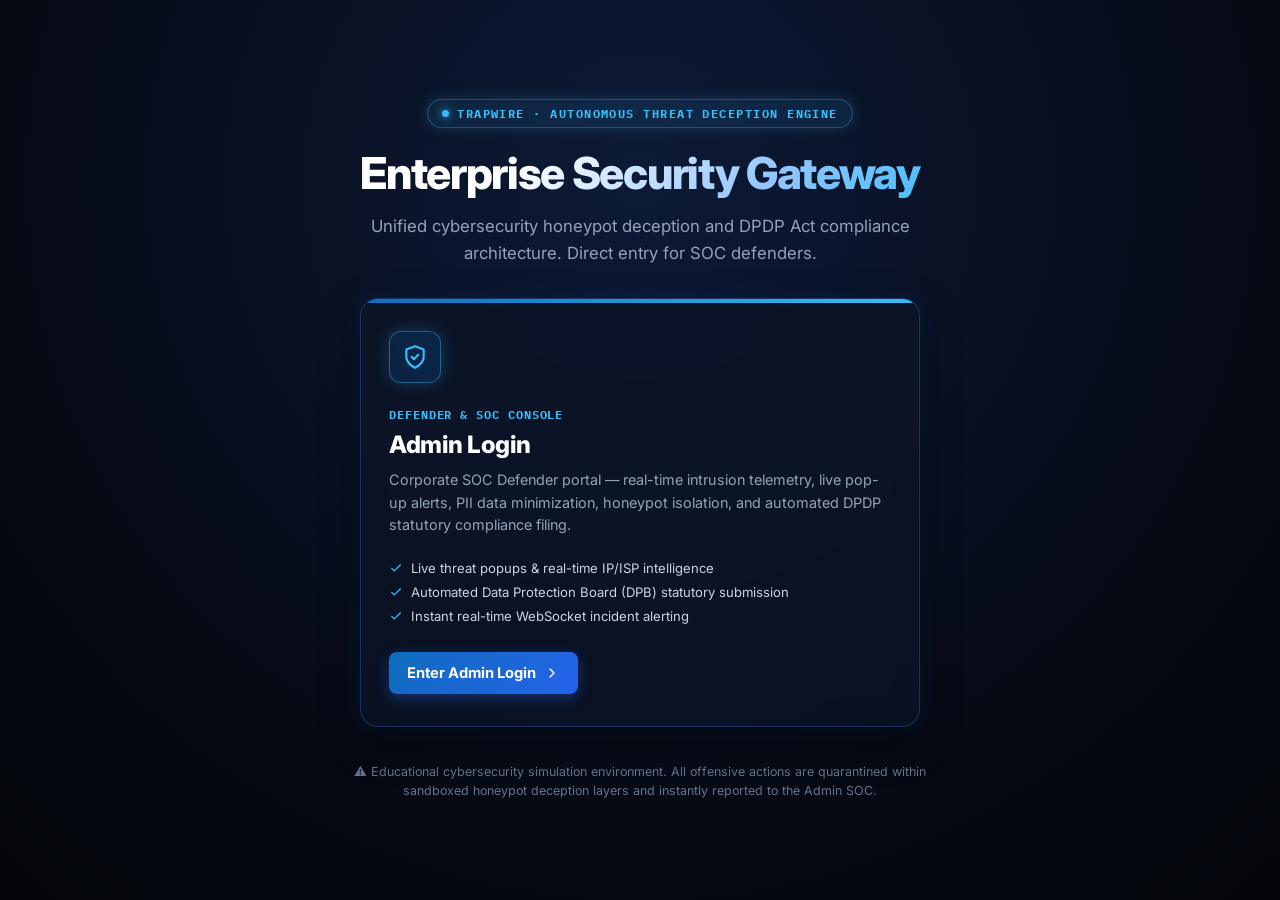
==== commit 86c5c037: "Remove SMS alert method and phone numbers across project" ====
--- a/templates/index.html
+++ b/templates/index.html
@@ -278,7 +278,7 @@
             </div>
             <div class="portal-feature-item admin-feat">
               <svg viewBox="0 0 24 24" fill="none" stroke="currentColor" stroke-width="2"><polyline points="20 6 9 17 4 12"/></svg>
-              <span>Instant SMS dispatch relay to <b>+91 99016 25399</b></span>
+              <span>Instant real-time WebSocket incident alerting</span>
             </div>
           </div>
         </div>
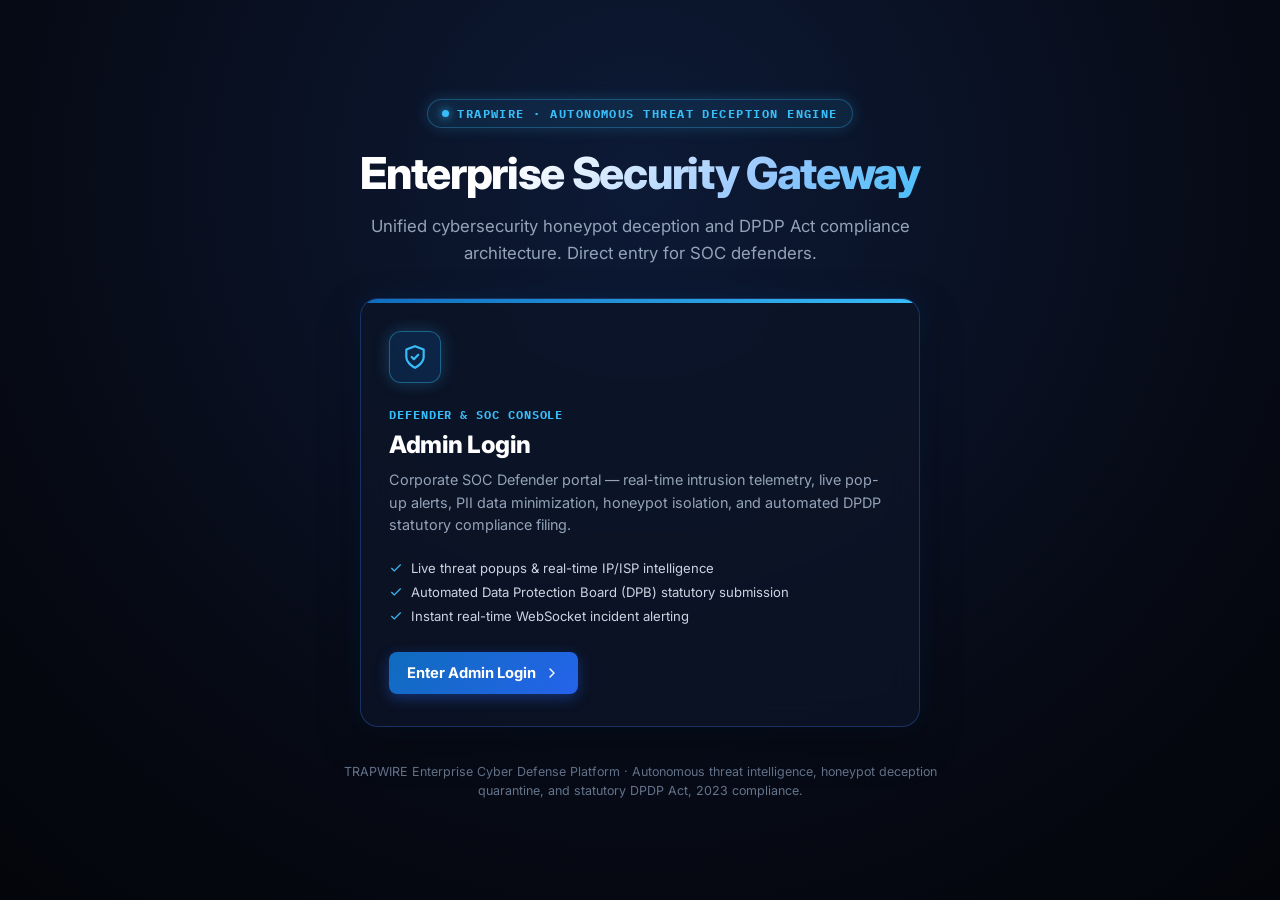
==== commit 3ded7a2c: "Remove mock/dummy data indicators, update DPB registry to official statutory format, and update hard" ====
--- a/templates/index.html
+++ b/templates/index.html
@@ -293,7 +293,7 @@
 
     </div>
 
-    <p class="landing-footer-note">⚠ Educational cybersecurity simulation environment. All offensive actions are quarantined within sandboxed honeypot deception layers and instantly reported to the Admin SOC.</p>
+    <p class="landing-footer-note">TRAPWIRE Enterprise Cyber Defense Platform · Autonomous threat intelligence, honeypot deception quarantine, and statutory DPDP Act, 2023 compliance.</p>
 
   </div>
 </body>
--- a/static/css/style.css
+++ b/static/css/style.css
@@ -555,7 +555,7 @@
 
 /* ============ EMERGENCY SECURITY ALERT POPUP BANNER ============ */
 .emergency-alert-banner {
-  position: fixed;
+  position: fixed !important;
   top: 16px;
   left: 50%;
   transform: translateX(-50%);
@@ -565,7 +565,7 @@
   box-shadow: 0 10px 35px rgba(239, 68, 68, 0.35), 0 0 0 1px rgba(239, 68, 68, 0.2);
   border-radius: 10px;
   padding: 14px 18px;
-  z-index: 9999;
+  z-index: 10001;
   display: flex;
   align-items: center;
   justify-content: space-between;
@@ -1151,107 +1151,8 @@
 }
 
 /* ==========================================================================
-   EMERGENCY ALERT BANNER & REAL-TIME THREAT TOAST POPUP SYSTEM
+   FLOATING REAL-TIME THREAT TOAST POPUP SYSTEM
    ========================================================================== */
-
-.emergency-alert-banner {
-  position: sticky;
-  top: 0;
-  left: 0;
-  right: 0;
-  z-index: 1000;
-  background: linear-gradient(90deg, #991B1B 0%, #B91C1C 40%, #7F1D1D 100%);
-  color: #ffffff;
-  padding: 12px 24px;
-  display: flex;
-  align-items: center;
-  justify-content: space-between;
-  gap: 16px;
-  box-shadow: 0 4px 20px rgba(185, 28, 28, 0.4);
-  border-bottom: 2px solid #EF4444;
-  animation: bannerSlideDown 0.3s cubic-bezier(0.16, 1, 0.3, 1);
-}
-
-.emergency-alert-banner.hidden {
-  display: none !important;
-}
-
-.emergency-alert-left {
-  display: flex;
-  align-items: center;
-  gap: 14px;
-  flex: 1;
-}
-
-.emergency-icon-box {
-  width: 38px;
-  height: 38px;
-  border-radius: 8px;
-  background: rgba(0, 0, 0, 0.25);
-  display: flex;
-  align-items: center;
-  justify-content: center;
-  color: #FEE2E2;
-  flex-shrink: 0;
-  animation: pulseIcon 1.5s infinite;
-}
-
-.emergency-alert-content h4 {
-  margin: 0 0 2px;
-  font-size: 0.92rem;
-  font-weight: 700;
-  letter-spacing: 0.02em;
-  color: #FFFFFF;
-}
-
-.emergency-alert-content p {
-  margin: 0;
-  font-size: 0.8rem;
-  color: #FEE2E2;
-  line-height: 1.35;
-}
-
-.emergency-alert-actions {
-  display: flex;
-  align-items: center;
-  gap: 10px;
-  flex-shrink: 0;
-}
-
-.emergency-btn-view {
-  background: #FFFFFF;
-  color: #991B1B;
-  border: none;
-  font-weight: 600;
-  font-size: 0.78rem;
-  padding: 7px 14px;
-  border-radius: 6px;
-  cursor: pointer;
-  display: inline-flex;
-  align-items: center;
-  gap: 6px;
-  transition: all 0.15s;
-}
-
-.emergency-btn-view:hover {
-  background: #FEE2E2;
-  transform: translateY(-1px);
-}
-
-.emergency-btn-dismiss {
-  background: rgba(0, 0, 0, 0.25);
-  color: #FFFFFF;
-  border: 1px solid rgba(255, 255, 255, 0.2);
-  font-size: 0.75rem;
-  padding: 6px 12px;
-  border-radius: 6px;
-  cursor: pointer;
-  transition: all 0.15s;
-}
-
-.emergency-btn-dismiss:hover {
-  background: rgba(0, 0, 0, 0.4);
-}
 
 /* Floating Real-Time Threat Toast Stack */
 .threat-toast-stack {
@@ -1410,5 +1311,618 @@
   to { width: 0%; }
 }
 
-
-
+/* ==========================================================================
+   ENTERPRISE SOC COMMAND CENTER & THREAT INTELLIGENCE (2026 NEXT-GEN)
+   ========================================================================== */
+.soc-command-bar {
+  background: linear-gradient(135deg, rgba(11, 17, 32, 0.95), rgba(15, 23, 42, 0.98));
+  border: 1px solid rgba(56, 189, 248, 0.25);
+  box-shadow: 0 10px 30px rgba(0, 0, 0, 0.5), inset 0 1px 0 rgba(255, 255, 255, 0.08);
+  border-radius: 12px;
+  padding: 16px 20px;
+  margin-bottom: 20px;
+  display: flex;
+  justify-content: space-between;
+  align-items: center;
+  flex-wrap: wrap;
+  gap: 16px;
+}
+
+.soc-brand-col {
+  display: flex;
+  align-items: center;
+  gap: 14px;
+}
+
+.soc-shield-pulse {
+  width: 44px;
+  height: 44px;
+  border-radius: 10px;
+  background: linear-gradient(135deg, rgba(239, 68, 68, 0.2), rgba(56, 189, 248, 0.2));
+  border: 1px solid rgba(239, 68, 68, 0.4);
+  display: flex;
+  align-items: center;
+  justify-content: center;
+  color: #38BDF8;
+  box-shadow: 0 0 15px rgba(56, 189, 248, 0.2);
+  flex-shrink: 0;
+}
+
+.soc-shield-pulse svg {
+  width: 24px;
+  height: 24px;
+}
+
+.soc-title-row {
+  display: flex;
+  align-items: center;
+  gap: 10px;
+  flex-wrap: wrap;
+}
+
+.soc-main-title {
+  margin: 0;
+  font-size: 1.18rem;
+  font-weight: 800;
+  letter-spacing: 0.5px;
+  color: #FFFFFF;
+  font-family: var(--ent-font-display, inherit);
+}
+
+.defcon-badge {
+  font-family: var(--ent-font-mono, monospace);
+  font-size: 0.72rem;
+  font-weight: 700;
+  padding: 3px 8px;
+  border-radius: 4px;
+  letter-spacing: 0.5px;
+  text-transform: uppercase;
+}
+
+.defcon-1 { background: rgba(239, 68, 68, 0.25); color: #EF4444; border: 1px solid #EF4444; box-shadow: 0 0 10px rgba(239, 68, 68, 0.4); animation: pulseDot 1s infinite; }
+.defcon-2 { background: rgba(245, 158, 11, 0.2); color: #F59E0B; border: 1px solid #F59E0B; }
+.defcon-5 { background: rgba(16, 185, 129, 0.2); color: #10B981; border: 1px solid #10B981; }
+
+.soc-sub-title {
+  margin: 3px 0 0;
+  font-size: 0.8rem;
+  color: #94A3B8;
+}
+
+.soc-actions-col {
+  display: flex;
+  align-items: center;
+  gap: 10px;
+  flex-wrap: wrap;
+}
+
+.soc-stream-pill {
+  display: inline-flex;
+  align-items: center;
+  gap: 6px;
+  font-family: var(--ent-font-mono, monospace);
+  font-size: 0.75rem;
+  font-weight: 700;
+  padding: 6px 12px;
+  border-radius: 20px;
+  background: rgba(16, 185, 129, 0.12);
+  border: 1px solid rgba(16, 185, 129, 0.3);
+  color: #10B981;
+}
+
+.soc-stream-pill.reconnecting {
+  background: rgba(245, 158, 11, 0.12);
+  border-color: rgba(245, 158, 11, 0.3);
+  color: #F59E0B;
+}
+
+.soc-stream-pill.offline {
+  background: rgba(239, 68, 68, 0.12);
+  border-color: rgba(239, 68, 68, 0.3);
+  color: #EF4444;
+}
+
+.stream-dot {
+  width: 7px;
+  height: 7px;
+  border-radius: 50%;
+  background: currentColor;
+  box-shadow: 0 0 8px currentColor;
+  animation: pulseDot 1.2s infinite;
+}
+
+.btn-outline-cyan {
+  background: rgba(56, 189, 248, 0.1);
+  color: #38BDF8;
+  border: 1px solid rgba(56, 189, 248, 0.35);
+}
+.btn-outline-cyan:hover {
+  background: rgba(56, 189, 248, 0.2);
+  border-color: #38BDF8;
+}
+
+.btn-ghost-dark {
+  background: rgba(255, 255, 255, 0.05);
+  color: #CBD5E1;
+  border: 1px solid rgba(255, 255, 255, 0.12);
+}
+.btn-ghost-dark:hover {
+  background: rgba(255, 255, 255, 0.1);
+  color: #FFFFFF;
+}
+
+.btn-sm {
+  padding: 6px 12px;
+  font-size: 0.8rem;
+  border-radius: 6px;
+}
+
+/* Simulation Dropdown Menu */
+.soc-sim-dropdown {
+  position: relative;
+}
+
+.soc-sim-menu {
+  position: absolute;
+  top: calc(100% + 6px);
+  right: 0;
+  width: 280px;
+  background: #0B1120;
+  border: 1px solid rgba(56, 189, 248, 0.3);
+  box-shadow: 0 15px 35px rgba(0, 0, 0, 0.7);
+  border-radius: 8px;
+  padding: 8px;
+  z-index: 1000;
+  backdrop-filter: blur(12px);
+}
+
+.sim-menu-header {
+  font-family: var(--ent-font-mono, monospace);
+  font-size: 0.68rem;
+  font-weight: 700;
+  color: #64748B;
+  padding: 4px 8px 6px;
+  letter-spacing: 0.5px;
+  border-bottom: 1px solid rgba(255, 255, 255, 0.06);
+  margin-bottom: 4px;
+}
+
+.sim-menu-item {
+  width: 100%;
+  text-align: left;
+  background: none;
+  border: none;
+  border-radius: 6px;
+  padding: 8px 10px;
+  cursor: pointer;
+  display: flex;
+  align-items: flex-start;
+  gap: 10px;
+  color: #E2E8F0;
+  font-family: inherit;
+  transition: all 0.15s;
+}
+
+.sim-menu-item:hover {
+  background: rgba(255, 255, 255, 0.07);
+}
+
+.sim-menu-item b {
+  display: block;
+  font-size: 0.82rem;
+  color: #F8FAFC;
+}
+
+.sim-menu-item p {
+  margin: 2px 0 0;
+  font-size: 0.72rem;
+  color: #94A3B8;
+  line-height: 1.25;
+}
+
+.sim-dot {
+  width: 8px;
+  height: 8px;
+  border-radius: 50%;
+  margin-top: 4px;
+  flex-shrink: 0;
+}
+.sim-dot.red { background: #EF4444; box-shadow: 0 0 6px #EF4444; }
+.sim-dot.amber { background: #F59E0B; box-shadow: 0 0 6px #F59E0B; }
+.sim-dot.purple { background: #A855F7; box-shadow: 0 0 6px #A855F7; }
+.sim-dot.cyan { background: #38BDF8; box-shadow: 0 0 6px #38BDF8; }
+
+/* KPI Grid */
+.soc-kpi-grid {
+  display: grid;
+  grid-template-columns: repeat(auto-fit, minmax(200px, 1fr));
+  gap: 12px;
+  margin-bottom: 20px;
+}
+
+.soc-kpi-card {
+  background: #0B1120;
+  border: 1px solid rgba(255, 255, 255, 0.08);
+  border-radius: 10px;
+  padding: 14px 16px;
+  display: flex;
+  align-items: flex-start;
+  gap: 12px;
+  transition: all 0.2s;
+  box-shadow: 0 4px 12px rgba(0, 0, 0, 0.25);
+}
+
+.soc-kpi-card:hover {
+  border-color: rgba(56, 189, 248, 0.3);
+  transform: translateY(-2px);
+}
+
+.kpi-icon-wrap {
+  width: 38px;
+  height: 38px;
+  border-radius: 8px;
+  display: flex;
+  align-items: center;
+  justify-content: center;
+  flex-shrink: 0;
+}
+.kpi-icon-wrap svg { width: 18px; height: 18px; }
+.kpi-icon-wrap.icon-amber { background: rgba(245, 158, 11, 0.15); color: #F59E0B; }
+.kpi-icon-wrap.icon-cyan { background: rgba(56, 189, 248, 0.15); color: #38BDF8; }
+.kpi-icon-wrap.icon-purple { background: rgba(168, 85, 247, 0.15); color: #A855F7; }
+.kpi-icon-wrap.icon-green { background: rgba(16, 185, 129, 0.15); color: #10B981; }
+.kpi-icon-wrap.icon-emerald { background: rgba(5, 150, 105, 0.18); color: #34D399; }
+
+.kpi-content {
+  flex: 1;
+  min-width: 0;
+}
+
+.kpi-label {
+  font-size: 0.72rem;
+  font-weight: 600;
+  color: #64748B;
+  text-transform: uppercase;
+  letter-spacing: 0.4px;
+  margin-bottom: 3px;
+}
+
+.kpi-val {
+  font-size: 0.98rem;
+  font-weight: 700;
+  color: #F8FAFC;
+  font-family: var(--ent-font-display, inherit);
+  white-space: nowrap;
+  overflow: hidden;
+  text-overflow: ellipsis;
+}
+
+.kpi-truncate {
+  max-width: 140px;
+}
+
+.kpi-sub {
+  margin-top: 4px;
+  font-size: 0.75rem;
+  color: #94A3B8;
+}
+
+.kpi-tag {
+  font-family: var(--ent-font-mono, monospace);
+  font-size: 0.68rem;
+  font-weight: 700;
+  padding: 1px 6px;
+  border-radius: 3px;
+}
+.kpi-tag.amber { background: rgba(245, 158, 11, 0.15); color: #F59E0B; }
+.kpi-tag.purple { background: rgba(168, 85, 247, 0.15); color: #A855F7; }
+.kpi-tag.green { background: rgba(16, 185, 129, 0.15); color: #10B981; }
+
+/* Adversary Dossier Card */
+.soc-dossier-card {
+  background: linear-gradient(145deg, #0B1120 0%, #0F172A 100%);
+  border: 1px solid rgba(239, 68, 68, 0.35);
+  box-shadow: 0 10px 25px rgba(0, 0, 0, 0.35);
+  border-radius: 12px;
+  padding: 18px;
+  margin-bottom: 20px;
+}
+
+.soc-card-header {
+  display: flex;
+  justify-content: space-between;
+  align-items: center;
+  border-bottom: 1px solid rgba(255, 255, 255, 0.08);
+  padding-bottom: 12px;
+  margin-bottom: 14px;
+  flex-wrap: wrap;
+  gap: 10px;
+}
+
+.soc-card-title {
+  display: flex;
+  align-items: center;
+  gap: 10px;
+  font-size: 1rem;
+  font-weight: 700;
+  color: #F8FAFC;
+}
+
+.live-pulse-dot {
+  width: 9px;
+  height: 9px;
+  border-radius: 50%;
+  background: #EF4444;
+  box-shadow: 0 0 10px #EF4444;
+  animation: pulseDot 1s infinite;
+}
+
+.soc-card-pill {
+  font-family: var(--ent-font-mono, monospace);
+  font-size: 0.72rem;
+  font-weight: 700;
+  padding: 3px 10px;
+  border-radius: 20px;
+  background: rgba(239, 68, 68, 0.15);
+  color: #EF4444;
+  border: 1px solid rgba(239, 68, 68, 0.3);
+}
+
+.soc-dossier-grid {
+  display: grid;
+  grid-template-columns: 1fr 1fr 1.2fr;
+  gap: 16px;
+}
+@media (max-width: 992px) {
+  .soc-dossier-grid { grid-template-columns: 1fr; }
+}
+
+.dossier-col {
+  background: rgba(0, 0, 0, 0.25);
+  border: 1px solid rgba(255, 255, 255, 0.06);
+  border-radius: 8px;
+  padding: 12px 14px;
+}
+
+.dossier-section-title {
+  display: flex;
+  align-items: center;
+  gap: 8px;
+  font-family: var(--ent-font-mono, monospace);
+  font-size: 0.72rem;
+  font-weight: 700;
+  color: #64748B;
+  letter-spacing: 0.5px;
+  margin-bottom: 10px;
+  border-bottom: 1px dashed rgba(255, 255, 255, 0.08);
+  padding-bottom: 6px;
+}
+.dossier-section-title svg { width: 14px; height: 14px; }
+
+.dossier-props {
+  display: flex;
+  flex-direction: column;
+  gap: 6px;
+  font-size: 0.8rem;
+}
+
+.dossier-prop {
+  display: flex;
+  justify-content: space-between;
+  align-items: center;
+  gap: 10px;
+}
+.dossier-prop span { color: #64748B; font-size: 0.76rem; }
+.dossier-prop b { font-family: var(--ent-font-mono, monospace); font-weight: 600; color: #E2E8F0; text-align: right; }
+.prop-cyan { color: #38BDF8 !important; }
+.prop-purple { color: #C084FC !important; }
+.prop-green { color: #34D399 !important; }
+.prop-red { color: #F87171 !important; }
+
+.soc-terminal-code {
+  background: #060913;
+  border: 1px solid rgba(239, 68, 68, 0.3);
+  border-radius: 6px;
+  padding: 8px 10px;
+  font-family: var(--ent-font-mono, monospace);
+  font-size: 0.78rem;
+  color: #F87171;
+  word-break: break-all;
+  min-height: 48px;
+}
+
+.code-comment {
+  display: block;
+  color: #64748B;
+  font-size: 0.7rem;
+  margin-bottom: 4px;
+}
+
+.dossier-target-bar {
+  margin-top: 8px;
+  font-size: 0.74rem;
+  color: #94A3B8;
+  display: flex;
+  align-items: center;
+  gap: 6px;
+}
+.dossier-target-bar code {
+  color: #F59E0B;
+  font-family: var(--ent-font-mono, monospace);
+}
+
+/* Timeline Chart Header Badges */
+.chart-time-badges {
+  display: flex;
+  gap: 4px;
+}
+.chart-badge {
+  font-family: var(--ent-font-mono, monospace);
+  font-size: 0.68rem;
+  font-weight: 700;
+  padding: 2px 8px;
+  border-radius: 4px;
+  background: rgba(255, 255, 255, 0.05);
+  color: #94A3B8;
+  cursor: pointer;
+}
+.chart-badge.active {
+  background: rgba(239, 68, 68, 0.2);
+  color: #EF4444;
+  border: 1px solid rgba(239, 68, 68, 0.4);
+}
+
+/* Alert Stream Search & Filter Bar */
+.alert-count-badge {
+  font-family: var(--ent-font-mono, monospace);
+  font-size: 0.72rem;
+  font-weight: 700;
+  padding: 2px 6px;
+  border-radius: 10px;
+  background: rgba(56, 189, 248, 0.15);
+  color: #38BDF8;
+}
+
+.alert-filter-chips {
+  display: flex;
+  gap: 6px;
+}
+
+.alert-filter-chips .filter-chip {
+  background: rgba(255, 255, 255, 0.05);
+  border: 1px solid rgba(255, 255, 255, 0.1);
+  color: #94A3B8;
+  font-size: 0.74rem;
+  font-weight: 600;
+  padding: 4px 10px;
+  border-radius: 6px;
+  cursor: pointer;
+  transition: all 0.15s;
+}
+
+.alert-filter-chips .filter-chip:hover {
+  background: rgba(255, 255, 255, 0.1);
+  color: #FFFFFF;
+}
+
+.alert-filter-chips .filter-chip.active {
+  background: #0F6CBD;
+  color: #FFFFFF;
+  border-color: #0F6CBD;
+}
+
+.alert-search-row {
+  display: flex;
+  align-items: center;
+  gap: 8px;
+  background: rgba(0, 0, 0, 0.25);
+  border: 1px solid rgba(255, 255, 255, 0.08);
+  border-radius: 6px;
+  padding: 6px 12px;
+  margin: 10px 0;
+}
+.alert-search-row svg { width: 14px; height: 14px; color: #64748B; flex-shrink: 0; }
+.alert-search-row input {
+  background: transparent;
+  border: none;
+  outline: none;
+  color: #F8FAFC;
+  font-size: 0.8rem;
+  font-family: inherit;
+  width: 100%;
+}
+.alert-search-row input::placeholder { color: #64748B; }
+
+.feed-empty-state {
+  text-align: center;
+  padding: 40px 20px;
+  color: #64748B;
+}
+.feed-empty-state svg { width: 32px; height: 32px; margin: 0 auto 10px; opacity: 0.4; }
+.feed-empty-state p { margin: 0; font-size: 0.82rem; }
+
+/* 72-Hour Statutory Countdown Timer Box */
+.dpdp-countdown-box {
+  background: rgba(16, 185, 129, 0.06);
+  border: 1px solid rgba(16, 185, 129, 0.25);
+  border-radius: 8px;
+  padding: 14px;
+  margin-top: 8px;
+}
+
+.countdown-head {
+  display: flex;
+  justify-content: space-between;
+  align-items: center;
+  margin-bottom: 10px;
+}
+
+.countdown-status.compliant {
+  font-family: var(--ent-font-mono, monospace);
+  font-size: 0.68rem;
+  font-weight: 700;
+  color: #10B981;
+  background: rgba(16, 185, 129, 0.15);
+  padding: 2px 6px;
+  border-radius: 3px;
+}
+
+.countdown-timer-row {
+  display: flex;
+  align-items: center;
+  gap: 8px;
+  margin-bottom: 8px;
+}
+
+.time-block {
+  background: #0B1120;
+  border: 1px solid rgba(255, 255, 255, 0.1);
+  border-radius: 6px;
+  padding: 6px 10px;
+  text-align: center;
+  min-width: 54px;
+}
+
+.time-val {
+  display: block;
+  font-family: var(--ent-font-mono, monospace);
+  font-size: 1.25rem;
+  font-weight: 800;
+  color: #10B981;
+  line-height: 1;
+}
+
+.time-lbl {
+  display: block;
+  font-size: 0.62rem;
+  color: #64748B;
+  font-weight: 600;
+  margin-top: 2px;
+}
+
+.time-sep {
+  font-family: var(--ent-font-mono, monospace);
+  font-size: 1.1rem;
+  font-weight: 700;
+  color: #64748B;
+}
+
+.countdown-desc {
+  margin: 0;
+  font-size: 0.74rem;
+  color: #94A3B8;
+  line-height: 1.4;
+}
+
+.dpb-filings-header {
+  display: flex;
+  justify-content: space-between;
+  align-items: center;
+  border-top: 1px dashed rgba(255, 255, 255, 0.08);
+  padding-top: 14px;
+  margin-top: 14px;
+}
+
+
+
+
